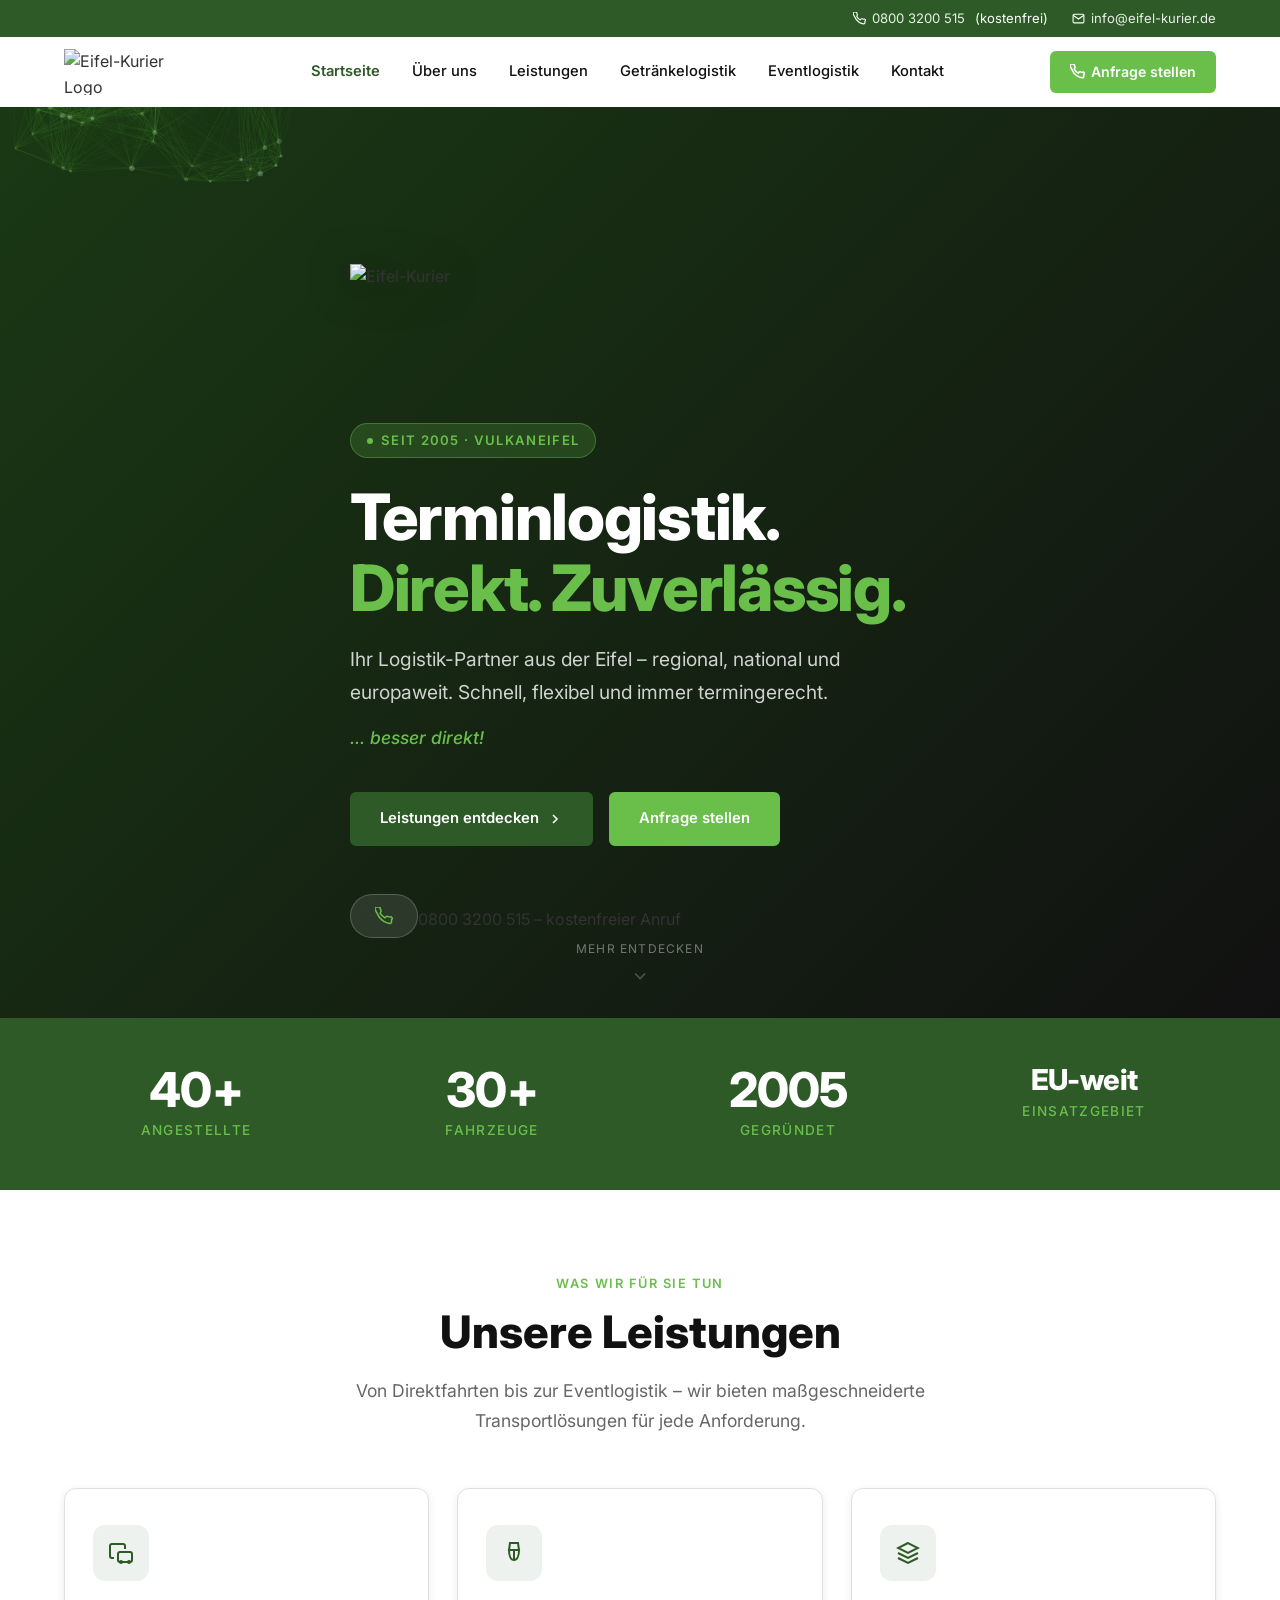
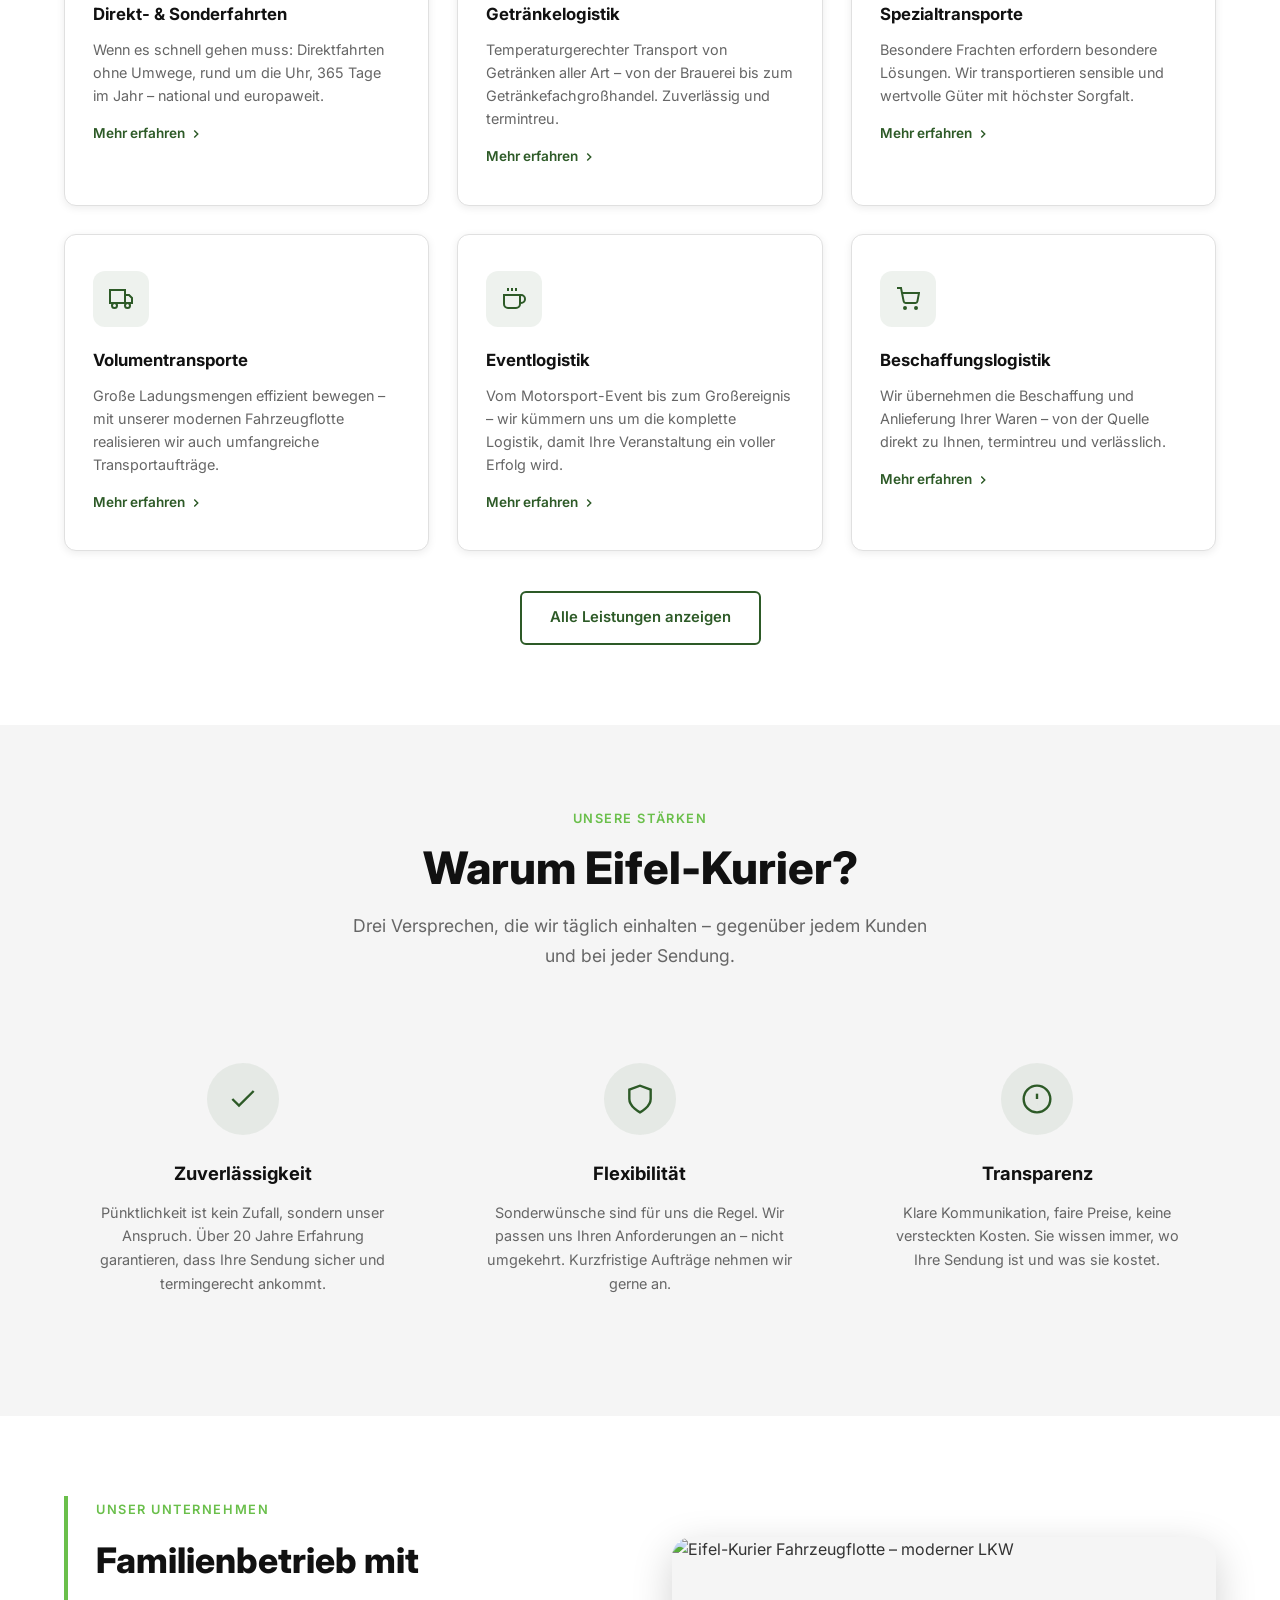
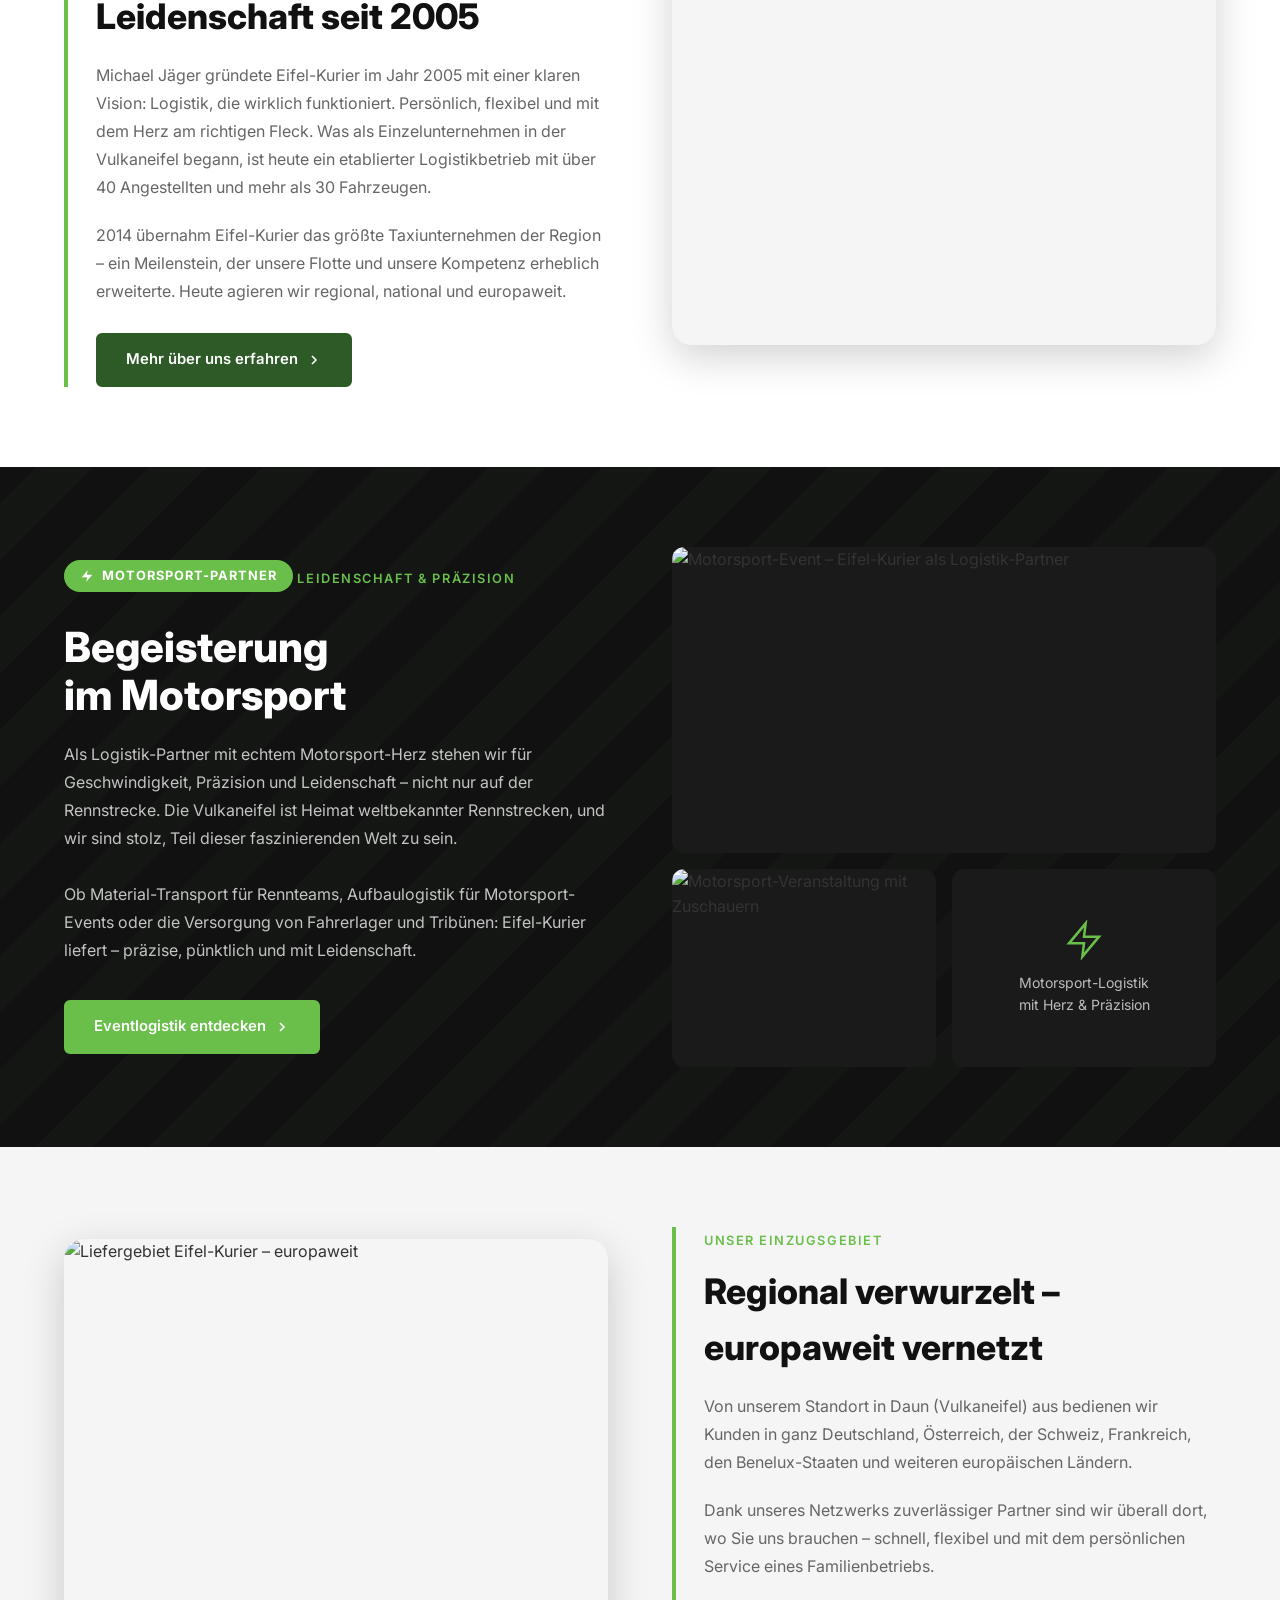
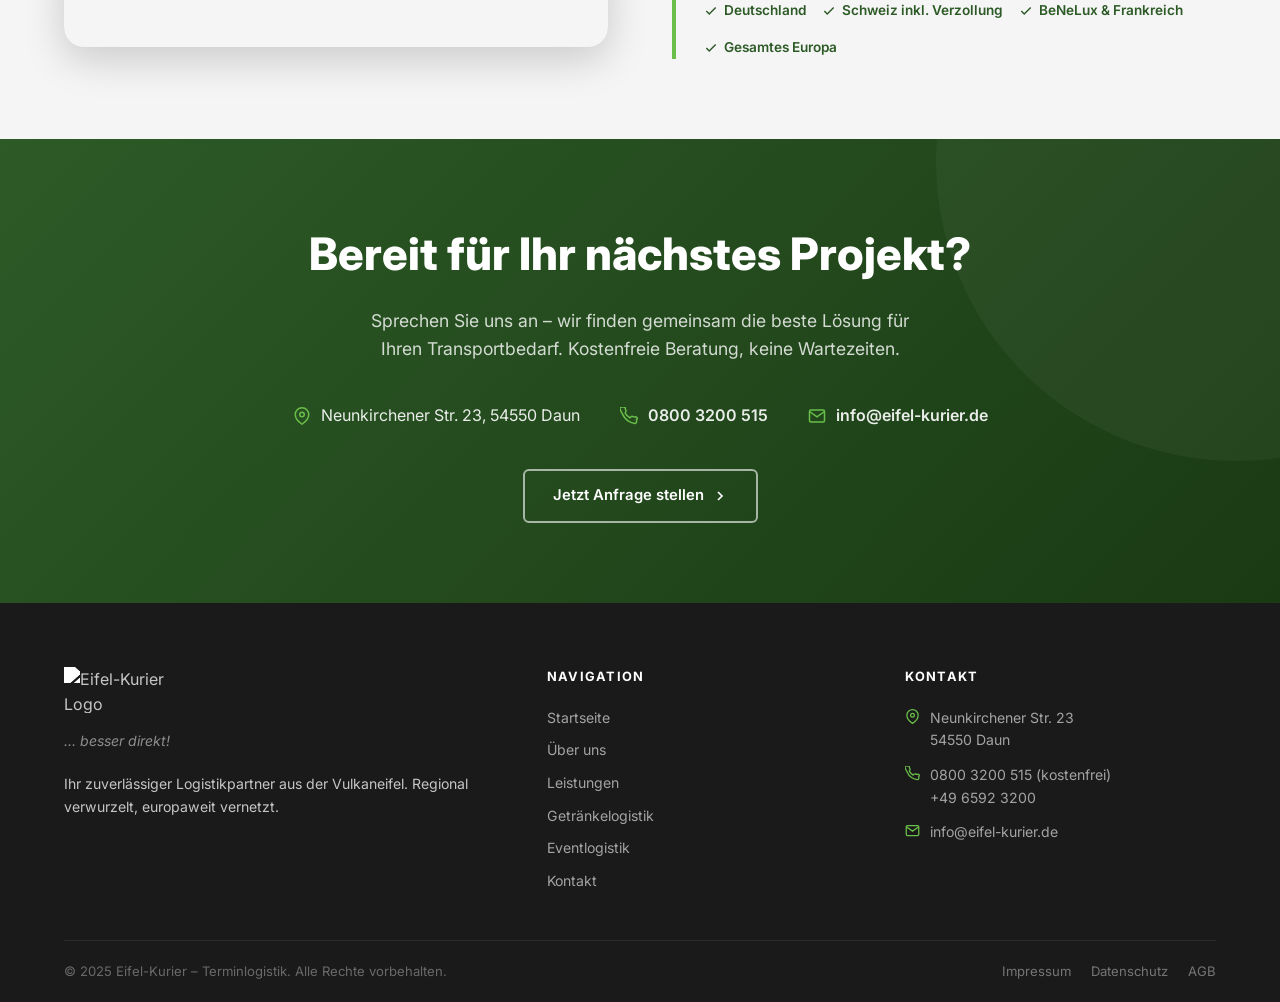
==== Website/index.html @ 707933cf "Add files via upload" ====
<!DOCTYPE html>
<html lang="de">
<head>
  <meta charset="UTF-8">
  <meta name="viewport" content="width=device-width, initial-scale=1.0">
  <title>Eifel-Kurier – Terminlogistik. Direkt. Zuverlässig.</title>
  <meta name="description" content="Eifel-Kurier – Ihr regionaler Logistikpartner aus Daun in der Vulkaneifel. Direktfahrten, Getränkelogistik, Eventlogistik und Spezialtransporte. ... besser direkt!">
  <link rel="preconnect" href="https://fonts.googleapis.com">
  <link rel="preconnect" href="https://fonts.gstatic.com" crossorigin>
  <link href="https://fonts.googleapis.com/css2?family=Inter:wght@400;500;600;700;800&display=swap" rel="stylesheet">
  <link rel="stylesheet" href="css/main.css">
  <link rel="stylesheet" href="css/nav.css">
  <link rel="stylesheet" href="css/hero.css">
  <link rel="stylesheet" href="css/components.css">
  <link rel="stylesheet" href="css/animations.css">
</head>
<body>

<!-- Top-Bar -->
<div class="topbar">
  <div class="container">
    <div class="topbar-item">
      <svg width="13" height="13" viewBox="0 0 24 24" fill="none" stroke="currentColor" stroke-width="2"><path d="M22 16.92v3a2 2 0 01-2.18 2 19.79 19.79 0 01-8.63-3.07A19.5 19.5 0 013.07 8.81 19.79 19.79 0 01.06 2.18 2 2 0 012.04 0h3a2 2 0 012 1.72c.12 1.01.42 2 .88 2.92a2 2 0 01-.45 2.11L6.91 8.25a16 16 0 006.29 6.29l1.5-1.5a2 2 0 012.11-.45c.92.46 1.91.76 2.92.88A2 2 0 0122 16.92z"/></svg>
      <a href="tel:08003200515">0800 3200 515</a>&nbsp;(kostenfrei)
    </div>
    <div class="topbar-item">
      <svg width="13" height="13" viewBox="0 0 24 24" fill="none" stroke="currentColor" stroke-width="2"><path d="M4 4h16c1.1 0 2 .9 2 2v12c0 1.1-.9 2-2 2H4c-1.1 0-2-.9-2-2V6c0-1.1.9-2 2-2z"/><polyline points="22,6 12,13 2,6"/></svg>
      <a href="mailto:info@eifel-kurier.de">info@eifel-kurier.de</a>
    </div>
  </div>
</div>

<!-- Header -->
<header class="site-header" style="top:37px">
  <div class="container header-inner">
    <a href="index.html" class="nav-logo" aria-label="Eifel-Kurier Startseite">
      <img src="../Bilder/Logo.png" alt="Eifel-Kurier Logo" width="140" height="46">
    </a>

    <nav class="nav-menu" aria-label="Hauptnavigation">
      <a href="index.html" class="active">Startseite</a>
      <a href="pages/ueber-uns.html">Über uns</a>
      <a href="pages/leistungen.html">Leistungen</a>
      <a href="pages/getraenkelogistik.html">Getränkelogistik</a>
      <a href="pages/eventlogistik.html">Eventlogistik</a>
      <a href="pages/kontakt.html">Kontakt</a>
    </nav>

    <a href="pages/kontakt.html" class="nav-cta">
      <svg width="15" height="15" viewBox="0 0 24 24" fill="none" stroke="currentColor" stroke-width="2.5"><path d="M22 16.92v3a2 2 0 01-2.18 2 19.79 19.79 0 01-8.63-3.07A19.5 19.5 0 013.07 8.81 19.79 19.79 0 01.06 2.18 2 2 0 012.04 0h3a2 2 0 012 1.72c.12 1.01.42 2 .88 2.92a2 2 0 01-.45 2.11L6.91 8.25a16 16 0 006.29 6.29l1.5-1.5a2 2 0 012.11-.45c.92.46 1.91.76 2.92.88A2 2 0 0122 16.92z"/></svg>
      Anfrage stellen
    </a>

    <button class="hamburger" id="hamburger" aria-label="Menü öffnen" aria-expanded="false">
      <span></span><span></span><span></span>
    </button>
  </div>
</header>

<!-- Mobile-Overlay -->
<div class="mobile-overlay" id="mobileOverlay"></div>

<!-- Mobile-Menü -->
<nav class="mobile-menu" id="mobileMenu" aria-label="Mobile Navigation">
  <button class="mobile-menu-close" aria-label="Menü schließen">
    <svg width="20" height="20" viewBox="0 0 24 24" fill="none" stroke="currentColor" stroke-width="2.5"><line x1="18" y1="6" x2="6" y2="18"/><line x1="6" y1="6" x2="18" y2="18"/></svg>
  </button>
  <a href="index.html" class="active">Startseite</a>
  <a href="pages/ueber-uns.html">Über uns</a>
  <a href="pages/leistungen.html">Leistungen</a>
  <a href="pages/getraenkelogistik.html">Getränkelogistik</a>
  <a href="pages/eventlogistik.html">Eventlogistik</a>
  <a href="pages/kontakt.html">Kontakt</a>
  <a href="pages/kontakt.html" class="nav-cta">Anfrage stellen</a>
</nav>

<!-- ═══════════════════════════════════════════════════════════
     HERO
     ═══════════════════════════════════════════════════════════ -->
<section class="hero" style="padding-top:107px">
  <canvas class="hero-canvas" id="heroCanvas" aria-hidden="true"></canvas>

  <div class="container">
    <div class="hero-content">
      <div class="hero-logo-wrap">
        <img src="../Bilder/Logo.png"
             alt="Eifel-Kurier"
             class="hero-logo"
             width="320" height="106"
             loading="eager">
      </div>

      <div class="hero-badge">
        <span>Seit 2005 · Vulkaneifel</span>
      </div>

      <h1>Terminlogistik.<br><span class="accent">Direkt. Zuverlässig.</span></h1>

      <p class="hero-sub">
        Ihr Logistik-Partner aus der Eifel – regional, national und europaweit.
        Schnell, flexibel und immer termingerecht.
      </p>

      <p class="hero-slogan">... besser direkt!</p>

      <div class="hero-btns">
        <a href="pages/leistungen.html" class="btn btn-primary">
          Leistungen entdecken
          <svg width="16" height="16" viewBox="0 0 24 24" fill="none" stroke="currentColor" stroke-width="2.5"><polyline points="9 18 15 12 9 6"/></svg>
        </a>
        <a href="pages/kontakt.html" class="btn btn-light">
          Anfrage stellen
        </a>
      </div>

      <a href="tel:08003200515" class="hero-phone">
        <svg width="18" height="18" viewBox="0 0 24 24" fill="none" stroke="currentColor" stroke-width="2"><path d="M22 16.92v3a2 2 0 01-2.18 2 19.79 19.79 0 01-8.63-3.07A19.5 19.5 0 013.07 8.81 19.79 19.79 0 01.06 2.18 2 2 0 012.04 0h3a2 2 0 012 1.72c.12 1.01.42 2 .88 2.92a2 2 0 01-.45 2.11L6.91 8.25a16 16 0 006.29 6.29l1.5-1.5a2 2 0 012.11-.45c.92.46 1.91.76 2.92.88A2 2 0 0122 16.92z"/></svg>
        <a href="tel:08003200515">0800 3200 515</a>&nbsp;– kostenfreier Anruf
      </a>
    </div>
  </div>

  <div class="hero-scroll-hint" aria-hidden="true">
    <span>Mehr entdecken</span>
    <svg width="20" height="20" viewBox="0 0 24 24" fill="none" stroke="currentColor" stroke-width="2"><polyline points="6 9 12 15 18 9"/></svg>
  </div>
</section>

<!-- ═══════════════════════════════════════════════════════════
     KENNZAHLEN-LEISTE
     ═══════════════════════════════════════════════════════════ -->
<section class="stats-bar" aria-label="Kennzahlen">
  <div class="container">
    <div class="stats-grid">
      <div class="stat-item stagger-item">
        <span class="stat-number" data-target="40" data-suffix="+">40+</span>
        <span class="stat-label">Angestellte</span>
      </div>
      <div class="stat-item stagger-item">
        <span class="stat-number" data-target="30" data-suffix="+">30+</span>
        <span class="stat-label">Fahrzeuge</span>
      </div>
      <div class="stat-item stagger-item">
        <span class="stat-number" data-target="2005" data-suffix="">2005</span>
        <span class="stat-label">Gegründet</span>
      </div>
      <div class="stat-item stagger-item">
        <span class="stat-number" style="font-size:1.8rem;">EU-weit</span>
        <span class="stat-label">Einsatzgebiet</span>
      </div>
    </div>
  </div>
</section>

<!-- ═══════════════════════════════════════════════════════════
     LEISTUNGS-ÜBERSICHT
     ═══════════════════════════════════════════════════════════ -->
<section class="section" id="leistungen">
  <div class="container">
    <div class="text-center reveal" style="margin-bottom:52px">
      <span class="section-label">Was wir für Sie tun</span>
      <h2 class="section-title">Unsere Leistungen</h2>
      <p class="section-subtitle">Von Direktfahrten bis zur Eventlogistik – wir bieten maßgeschneiderte Transportlösungen für jede Anforderung.</p>
    </div>

    <div class="cards-grid">

      <!-- Direkt- & Sonderfahrten -->
      <div class="service-card stagger-item">
        <div class="service-card-icon">
          <svg width="24" height="24" viewBox="0 0 24 24" fill="none" stroke="currentColor" stroke-width="2"><path d="M5 17H3a2 2 0 01-2-2V5a2 2 0 012-2h11a2 2 0 012 2v3"/><rect x="9" y="11" width="14" height="10" rx="2"/><circle cx="12" cy="21" r="1"/><circle cx="20" cy="21" r="1"/></svg>
        </div>
        <h3>Direkt- &amp; Sonderfahrten</h3>
        <p>Wenn es schnell gehen muss: Direktfahrten ohne Umwege, rund um die Uhr, 365 Tage im Jahr – national und europaweit.</p>
        <a href="pages/leistungen.html" class="service-card-link">
          Mehr erfahren
          <svg width="14" height="14" viewBox="0 0 24 24" fill="none" stroke="currentColor" stroke-width="2.5"><polyline points="9 18 15 12 9 6"/></svg>
        </a>
      </div>

      <!-- Getränkelogistik -->
      <div class="service-card stagger-item">
        <div class="service-card-icon">
          <svg width="24" height="24" viewBox="0 0 24 24" fill="none" stroke="currentColor" stroke-width="2"><path d="M8 2h8l1 7H7L8 2z"/><path d="M7 9c0 6 2 10 5 10s5-4 5-10"/><line x1="12" y1="9" x2="12" y2="19"/></svg>
        </div>
        <h3>Getränkelogistik</h3>
        <p>Temperaturgerechter Transport von Getränken aller Art – von der Brauerei bis zum Getränkefachgroßhandel. Zuverlässig und termintreu.</p>
        <a href="pages/getraenkelogistik.html" class="service-card-link">
          Mehr erfahren
          <svg width="14" height="14" viewBox="0 0 24 24" fill="none" stroke="currentColor" stroke-width="2.5"><polyline points="9 18 15 12 9 6"/></svg>
        </a>
      </div>

      <!-- Spezialtransporte -->
      <div class="service-card stagger-item">
        <div class="service-card-icon">
          <svg width="24" height="24" viewBox="0 0 24 24" fill="none" stroke="currentColor" stroke-width="2"><polygon points="12 2 2 7 12 12 22 7 12 2"/><polyline points="2 17 12 22 22 17"/><polyline points="2 12 12 17 22 12"/></svg>
        </div>
        <h3>Spezialtransporte</h3>
        <p>Besondere Frachten erfordern besondere Lösungen. Wir transportieren sensible und wertvolle Güter mit höchster Sorgfalt.</p>
        <a href="pages/leistungen.html" class="service-card-link">
          Mehr erfahren
          <svg width="14" height="14" viewBox="0 0 24 24" fill="none" stroke="currentColor" stroke-width="2.5"><polyline points="9 18 15 12 9 6"/></svg>
        </a>
      </div>

      <!-- Volumentransporte -->
      <div class="service-card stagger-item">
        <div class="service-card-icon">
          <svg width="24" height="24" viewBox="0 0 24 24" fill="none" stroke="currentColor" stroke-width="2"><rect x="1" y="3" width="15" height="13"/><path d="M16 8h4l3 3v5h-7V8z"/><circle cx="5.5" cy="18.5" r="2.5"/><circle cx="18.5" cy="18.5" r="2.5"/></svg>
        </div>
        <h3>Volumentransporte</h3>
        <p>Große Ladungsmengen effizient bewegen – mit unserer modernen Fahrzeugflotte realisieren wir auch umfangreiche Transportaufträge.</p>
        <a href="pages/leistungen.html" class="service-card-link">
          Mehr erfahren
          <svg width="14" height="14" viewBox="0 0 24 24" fill="none" stroke="currentColor" stroke-width="2.5"><polyline points="9 18 15 12 9 6"/></svg>
        </a>
      </div>

      <!-- Eventlogistik -->
      <div class="service-card stagger-item">
        <div class="service-card-icon">
          <svg width="24" height="24" viewBox="0 0 24 24" fill="none" stroke="currentColor" stroke-width="2"><path d="M18 8h1a4 4 0 010 8h-1"/><path d="M2 8h16v9a4 4 0 01-4 4H6a4 4 0 01-4-4V8z"/><line x1="6" y1="1" x2="6" y2="4"/><line x1="10" y1="1" x2="10" y2="4"/><line x1="14" y1="1" x2="14" y2="4"/></svg>
        </div>
        <h3>Eventlogistik</h3>
        <p>Vom Motorsport-Event bis zum Großereignis – wir kümmern uns um die komplette Logistik, damit Ihre Veranstaltung ein voller Erfolg wird.</p>
        <a href="pages/eventlogistik.html" class="service-card-link">
          Mehr erfahren
          <svg width="14" height="14" viewBox="0 0 24 24" fill="none" stroke="currentColor" stroke-width="2.5"><polyline points="9 18 15 12 9 6"/></svg>
        </a>
      </div>

      <!-- Beschaffungslogistik -->
      <div class="service-card stagger-item">
        <div class="service-card-icon">
          <svg width="24" height="24" viewBox="0 0 24 24" fill="none" stroke="currentColor" stroke-width="2"><circle cx="9" cy="21" r="1"/><circle cx="20" cy="21" r="1"/><path d="M1 1h4l2.68 13.39a2 2 0 002 1.61h9.72a2 2 0 002-1.61L23 6H6"/></svg>
        </div>
        <h3>Beschaffungslogistik</h3>
        <p>Wir übernehmen die Beschaffung und Anlieferung Ihrer Waren – von der Quelle direkt zu Ihnen, termintreu und verlässlich.</p>
        <a href="pages/leistungen.html" class="service-card-link">
          Mehr erfahren
          <svg width="14" height="14" viewBox="0 0 24 24" fill="none" stroke="currentColor" stroke-width="2.5"><polyline points="9 18 15 12 9 6"/></svg>
        </a>
      </div>

    </div>

    <div class="text-center reveal" style="margin-top:40px">
      <a href="pages/leistungen.html" class="btn btn-outline-dark">Alle Leistungen anzeigen</a>
    </div>
  </div>
</section>

<!-- ═══════════════════════════════════════════════════════════
     WARUM EIFEL-KURIER – 3 SÄULEN
     ═══════════════════════════════════════════════════════════ -->
<section class="section section--gray">
  <div class="container">
    <div class="text-center reveal" style="margin-bottom:52px">
      <span class="section-label">Unsere Stärken</span>
      <h2 class="section-title">Warum Eifel-Kurier?</h2>
      <p class="section-subtitle">Drei Versprechen, die wir täglich einhalten – gegenüber jedem Kunden und bei jeder Sendung.</p>
    </div>

    <div class="values-grid">
      <div class="value-item reveal">
        <div class="value-icon">
          <svg width="32" height="32" viewBox="0 0 24 24" fill="none" stroke="currentColor" stroke-width="1.8"><polyline points="20 6 9 17 4 12"/></svg>
        </div>
        <h3>Zuverlässigkeit</h3>
        <p>Pünktlichkeit ist kein Zufall, sondern unser Anspruch. Über 20 Jahre Erfahrung garantieren, dass Ihre Sendung sicher und termingerecht ankommt.</p>
      </div>

      <div class="value-item reveal">
        <div class="value-icon">
          <svg width="32" height="32" viewBox="0 0 24 24" fill="none" stroke="currentColor" stroke-width="1.8"><path d="M12 22s8-4 8-10V5l-8-3-8 3v7c0 6 8 10 8 10z"/></svg>
        </div>
        <h3>Flexibilität</h3>
        <p>Sonderwünsche sind für uns die Regel. Wir passen uns Ihren Anforderungen an – nicht umgekehrt. Kurzfristige Aufträge nehmen wir gerne an.</p>
      </div>

      <div class="value-item reveal">
        <div class="value-icon">
          <svg width="32" height="32" viewBox="0 0 24 24" fill="none" stroke="currentColor" stroke-width="1.8"><circle cx="12" cy="12" r="10"/><line x1="12" y1="8" x2="12" y2="12"/><line x1="12" y1="16" x2="12.01" y2="16"/></svg>
        </div>
        <h3>Transparenz</h3>
        <p>Klare Kommunikation, faire Preise, keine versteckten Kosten. Sie wissen immer, wo Ihre Sendung ist und was sie kostet.</p>
      </div>
    </div>
  </div>
</section>

<!-- ═══════════════════════════════════════════════════════════
     ÜBER-UNS TEASER
     ═══════════════════════════════════════════════════════════ -->
<section class="section">
  <div class="container">
    <div class="about-teaser">
      <div class="about-teaser-text reveal-left">
        <span class="section-label">Unser Unternehmen</span>
        <h2>Familienbetrieb mit Leidenschaft seit 2005</h2>
        <p>
          Michael Jäger gründete Eifel-Kurier im Jahr 2005 mit einer klaren Vision:
          Logistik, die wirklich funktioniert. Persönlich, flexibel und mit dem
          Herz am richtigen Fleck. Was als Einzelunternehmen in der Vulkaneifel
          begann, ist heute ein etablierter Logistikbetrieb mit über 40 Angestellten
          und mehr als 30 Fahrzeugen.
        </p>
        <p>
          2014 übernahm Eifel-Kurier das größte Taxiunternehmen der Region – ein
          Meilenstein, der unsere Flotte und unsere Kompetenz erheblich erweiterte.
          Heute agieren wir regional, national und europaweit.
        </p>
        <a href="pages/ueber-uns.html" class="btn btn-primary" style="margin-top:8px">
          Mehr über uns erfahren
          <svg width="16" height="16" viewBox="0 0 24 24" fill="none" stroke="currentColor" stroke-width="2.5"><polyline points="9 18 15 12 9 6"/></svg>
        </a>
      </div>

      <div class="about-teaser-image reveal-right">
        <img src="../Bilder/LKW%20seitlich%20gro%C3%9F.png"
             alt="Eifel-Kurier Fahrzeugflotte – moderner LKW"
             width="600" height="450"
             loading="lazy">
      </div>
    </div>
  </div>
</section>

<!-- ═══════════════════════════════════════════════════════════
     MOTORSPORT-SEKTION
     ═══════════════════════════════════════════════════════════ -->
<section class="motorsport-section">
  <div class="container">
    <div class="motorsport-inner">

      <div class="motorsport-text reveal-left">
        <div class="motorsport-badge">
          <svg width="14" height="14" viewBox="0 0 24 24" fill="currentColor"><path d="M13 2L3 14h9l-1 8 10-12h-9l1-8z"/></svg>
          Motorsport-Partner
        </div>
        <span class="section-label">Leidenschaft &amp; Präzision</span>
        <h2>Begeisterung<br>im Motorsport</h2>
        <p>
          Als Logistik-Partner mit echtem Motorsport-Herz stehen wir für Geschwindigkeit,
          Präzision und Leidenschaft – nicht nur auf der Rennstrecke. Die Vulkaneifel ist
          Heimat weltbekannter Rennstrecken, und wir sind stolz, Teil dieser faszinierenden
          Welt zu sein.
        </p>
        <p>
          Ob Material-Transport für Rennteams, Aufbaulogistik für Motorsport-Events oder
          die Versorgung von Fahrerlager und Tribünen: Eifel-Kurier liefert – präzise,
          pünktlich und mit Leidenschaft.
        </p>
        <a href="pages/eventlogistik.html" class="btn btn-light" style="margin-top:8px">
          Eventlogistik entdecken
          <svg width="16" height="16" viewBox="0 0 24 24" fill="none" stroke="currentColor" stroke-width="2.5"><polyline points="9 18 15 12 9 6"/></svg>
        </a>
      </div>

      <div class="motorsport-gallery reveal-right">
        <div class="motorsport-gallery-main">
          <img src="../Bilder/Bild%20Motorsport.jpg"
               alt="Motorsport-Event – Eifel-Kurier als Logistik-Partner"
               width="800" height="450"
               loading="lazy">
        </div>
        <div class="motorsport-gallery-item">
          <img src="../Bilder/Bild%202%20Motorsport%20mit%20Publikum.jpg"
               alt="Motorsport-Veranstaltung mit Zuschauern"
               width="400" height="300"
               loading="lazy">
        </div>
        <div class="motorsport-gallery-item" style="background:#1a1a1a; display:flex; align-items:center; justify-content:center; flex-direction:column; gap:12px; padding:24px; text-align:center;">
          <svg width="40" height="40" viewBox="0 0 24 24" fill="none" stroke="#6abf4b" stroke-width="1.5"><path d="M13 2L3 14h9l-1 8 10-12h-9l1-8z"/></svg>
          <p style="color:rgba(255,255,255,0.7); font-size:0.88rem; line-height:1.5;">Motorsport-Logistik<br>mit Herz &amp; Präzision</p>
        </div>
      </div>

    </div>
  </div>
</section>

<!-- ═══════════════════════════════════════════════════════════
     LANDKARTE / EINZUGSGEBIET
     ═══════════════════════════════════════════════════════════ -->
<section class="section section--gray">
  <div class="container">
    <div class="about-teaser">
      <div class="about-teaser-image reveal-left" style="aspect-ratio:auto; background:transparent;">
        <img src="../Bilder/Landkarte%20Lieferdarstellung.png"
             alt="Liefergebiet Eifel-Kurier – europaweit"
             width="560" height="420"
             loading="lazy"
             style="border-radius:var(--radius-lg); box-shadow:var(--shadow-lg);">
      </div>
      <div class="about-teaser-text reveal-right">
        <span class="section-label">Unser Einzugsgebiet</span>
        <h2>Regional verwurzelt –<br>europaweit vernetzt</h2>
        <p>
          Von unserem Standort in Daun (Vulkaneifel) aus bedienen wir Kunden in ganz
          Deutschland, Österreich, der Schweiz, Frankreich, den Benelux-Staaten
          und weiteren europäischen Ländern.
        </p>
        <p>
          Dank unseres Netzwerks zuverlässiger Partner sind wir überall dort, wo
          Sie uns brauchen – schnell, flexibel und mit dem persönlichen Service
          eines Familienbetriebs.
        </p>
        <div style="display:flex; gap:16px; flex-wrap:wrap; margin-top:20px;">
          <span style="display:inline-flex; align-items:center; gap:6px; font-size:0.85rem; font-weight:600; color:var(--color-dark-green);">
            <svg width="14" height="14" viewBox="0 0 24 24" fill="none" stroke="currentColor" stroke-width="2.5"><polyline points="20 6 9 17 4 12"/></svg>
            Deutschland
          </span>
          <span style="display:inline-flex; align-items:center; gap:6px; font-size:0.85rem; font-weight:600; color:var(--color-dark-green);">
            <svg width="14" height="14" viewBox="0 0 24 24" fill="none" stroke="currentColor" stroke-width="2.5"><polyline points="20 6 9 17 4 12"/></svg>
            Schweiz inkl. Verzollung
          </span>
          <span style="display:inline-flex; align-items:center; gap:6px; font-size:0.85rem; font-weight:600; color:var(--color-dark-green);">
            <svg width="14" height="14" viewBox="0 0 24 24" fill="none" stroke="currentColor" stroke-width="2.5"><polyline points="20 6 9 17 4 12"/></svg>
            BeNeLux &amp; Frankreich
          </span>
          <span style="display:inline-flex; align-items:center; gap:6px; font-size:0.85rem; font-weight:600; color:var(--color-dark-green);">
            <svg width="14" height="14" viewBox="0 0 24 24" fill="none" stroke="currentColor" stroke-width="2.5"><polyline points="20 6 9 17 4 12"/></svg>
            Gesamtes Europa
          </span>
        </div>
      </div>
    </div>
  </div>
</section>

<!-- ═══════════════════════════════════════════════════════════
     CTA-SEKTION
     ═══════════════════════════════════════════════════════════ -->
<section class="cta-section" aria-labelledby="cta-heading">
  <div class="container">
    <div class="reveal">
      <h2 id="cta-heading">Bereit für Ihr nächstes Projekt?</h2>
      <p>Sprechen Sie uns an – wir finden gemeinsam die beste Lösung für Ihren Transportbedarf. Kostenfreie Beratung, keine Wartezeiten.</p>
    </div>

    <div class="cta-contacts reveal">
      <div class="cta-contact-item">
        <svg width="18" height="18" viewBox="0 0 24 24" fill="none" stroke="currentColor" stroke-width="2"><path d="M21 10c0 7-9 13-9 13s-9-6-9-13a9 9 0 0118 0z"/><circle cx="12" cy="10" r="3"/></svg>
        <span>Neunkirchener Str. 23, 54550 Daun</span>
      </div>
      <div class="cta-contact-item">
        <svg width="18" height="18" viewBox="0 0 24 24" fill="none" stroke="currentColor" stroke-width="2"><path d="M22 16.92v3a2 2 0 01-2.18 2 19.79 19.79 0 01-8.63-3.07A19.5 19.5 0 013.07 8.81 19.79 19.79 0 01.06 2.18 2 2 0 012.04 0h3a2 2 0 012 1.72c.12 1.01.42 2 .88 2.92a2 2 0 01-.45 2.11L6.91 8.25a16 16 0 006.29 6.29l1.5-1.5a2 2 0 012.11-.45c.92.46 1.91.76 2.92.88A2 2 0 0122 16.92z"/></svg>
        <a href="tel:08003200515">0800 3200 515</a>
      </div>
      <div class="cta-contact-item">
        <svg width="18" height="18" viewBox="0 0 24 24" fill="none" stroke="currentColor" stroke-width="2"><path d="M4 4h16c1.1 0 2 .9 2 2v12c0 1.1-.9 2-2 2H4c-1.1 0-2-.9-2-2V6c0-1.1.9-2 2-2z"/><polyline points="22,6 12,13 2,6"/></svg>
        <a href="mailto:info@eifel-kurier.de">info@eifel-kurier.de</a>
      </div>
    </div>

    <div class="reveal">
      <a href="pages/kontakt.html" class="btn btn-outline">
        Jetzt Anfrage stellen
        <svg width="16" height="16" viewBox="0 0 24 24" fill="none" stroke="currentColor" stroke-width="2.5"><polyline points="9 18 15 12 9 6"/></svg>
      </a>
    </div>
  </div>
</section>

<!-- ═══════════════════════════════════════════════════════════
     FOOTER
     ═══════════════════════════════════════════════════════════ -->
<footer class="site-footer" aria-label="Footer">
  <div class="container">
    <div class="footer-grid">

      <div class="footer-brand">
        <img src="../Bilder/Logo.png" alt="Eifel-Kurier Logo" width="140" height="46" loading="lazy">
        <p class="footer-slogan">... besser direkt!</p>
        <p>Ihr zuverlässiger Logistikpartner aus der Vulkaneifel. Regional verwurzelt, europaweit vernetzt.</p>
      </div>

      <div class="footer-col">
        <h4>Navigation</h4>
        <nav class="footer-links" aria-label="Footer-Navigation">
          <a href="index.html">Startseite</a>
          <a href="pages/ueber-uns.html">Über uns</a>
          <a href="pages/leistungen.html">Leistungen</a>
          <a href="pages/getraenkelogistik.html">Getränkelogistik</a>
          <a href="pages/eventlogistik.html">Eventlogistik</a>
          <a href="pages/kontakt.html">Kontakt</a>
        </nav>
      </div>

      <div class="footer-col">
        <h4>Kontakt</h4>
        <div class="footer-contact-item">
          <svg width="15" height="15" viewBox="0 0 24 24" fill="none" stroke="currentColor" stroke-width="2"><path d="M21 10c0 7-9 13-9 13s-9-6-9-13a9 9 0 0118 0z"/><circle cx="12" cy="10" r="3"/></svg>
          <span>Neunkirchener Str. 23<br>54550 Daun</span>
        </div>
        <div class="footer-contact-item">
          <svg width="15" height="15" viewBox="0 0 24 24" fill="none" stroke="currentColor" stroke-width="2"><path d="M22 16.92v3a2 2 0 01-2.18 2 19.79 19.79 0 01-8.63-3.07A19.5 19.5 0 013.07 8.81 19.79 19.79 0 01.06 2.18 2 2 0 012.04 0h3a2 2 0 012 1.72c.12 1.01.42 2 .88 2.92a2 2 0 01-.45 2.11L6.91 8.25a16 16 0 006.29 6.29l1.5-1.5a2 2 0 012.11-.45c.92.46 1.91.76 2.92.88A2 2 0 0122 16.92z"/></svg>
          <div>
            <a href="tel:08003200515">0800 3200 515</a> (kostenfrei)<br>
            <a href="tel:+4965923200">+49 6592 3200</a>
          </div>
        </div>
        <div class="footer-contact-item">
          <svg width="15" height="15" viewBox="0 0 24 24" fill="none" stroke="currentColor" stroke-width="2"><path d="M4 4h16c1.1 0 2 .9 2 2v12c0 1.1-.9 2-2 2H4c-1.1 0-2-.9-2-2V6c0-1.1.9-2 2-2z"/><polyline points="22,6 12,13 2,6"/></svg>
          <a href="mailto:info@eifel-kurier.de">info@eifel-kurier.de</a>
        </div>
      </div>

    </div>

    <div class="footer-bottom">
      <span>&copy; 2025 Eifel-Kurier – Terminlogistik. Alle Rechte vorbehalten.</span>
      <div class="footer-bottom-links">
        <a href="#">Impressum</a>
        <a href="#">Datenschutz</a>
        <a href="#">AGB</a>
      </div>
    </div>
  </div>
</footer>

<script src="js/nav.js"></script>
<script src="js/animations.js"></script>
<script src="js/hero.js"></script>
</body>
</html>
---- Website/css/main.css ----
/* ============================================================
   EIFEL-KURIER – main.css
   Reset, Custom Properties, Basis-Styles
   ============================================================ */

/* --- Custom Properties ------------------------------------ */
:root {
  --color-white:       #ffffff;
  --color-black:       #111111;
  --color-dark-green:  #2d5a27;
  --color-light-green: #6abf4b;
  --color-gray-dark:   #333333;
  --color-gray-mid:    #666666;
  --color-gray-light:  #f5f5f5;
  --color-border:      #e0e0e0;

  --gradient-hero: linear-gradient(135deg, #1a3a14 0%, #111111 100%);
  --gradient-section: linear-gradient(135deg, #2d5a27 0%, #1a3a14 100%);

  --font-main: 'Inter', system-ui, -apple-system, sans-serif;

  --radius-sm:  6px;
  --radius-md:  12px;
  --radius-lg:  20px;

  --shadow-sm:  0 2px 8px rgba(0,0,0,.08);
  --shadow-md:  0 6px 24px rgba(0,0,0,.12);
  --shadow-lg:  0 12px 40px rgba(0,0,0,.18);

  --transition: 0.28s ease;

  --max-width: 1200px;
  --section-pad: 80px 0;
}

/* --- Reset ------------------------------------------------ */
*, *::before, *::after {
  box-sizing: border-box;
  margin: 0;
  padding: 0;
}

html {
  scroll-behavior: smooth;
  font-size: 16px;
}

body {
  font-family: var(--font-main);
  color: var(--color-gray-dark);
  background: var(--color-white);
  line-height: 1.6;
  -webkit-font-smoothing: antialiased;
}

img {
  display: block;
  max-width: 100%;
  height: auto;
}

a {
  color: inherit;
  text-decoration: none;
}

ul, ol {
  list-style: none;
}

button {
  font-family: inherit;
  cursor: pointer;
  border: none;
  background: none;
}

input, textarea, select {
  font-family: inherit;
}

/* --- Utility --------------------------------------------- */
.container {
  max-width: var(--max-width);
  margin: 0 auto;
  padding: 0 24px;
}

.section {
  padding: var(--section-pad);
}

.section--gray {
  background: var(--color-gray-light);
}

.section--dark {
  background: var(--color-dark-green);
  color: var(--color-white);
}

.section--black {
  background: #1a1a1a;
  color: var(--color-white);
}

.section-label {
  display: inline-block;
  font-size: 0.8rem;
  font-weight: 600;
  letter-spacing: 0.12em;
  text-transform: uppercase;
  color: var(--color-light-green);
  margin-bottom: 12px;
}

.section-title {
  font-size: clamp(1.8rem, 4vw, 2.8rem);
  font-weight: 800;
  color: var(--color-black);
  line-height: 1.2;
  margin-bottom: 16px;
}

.section-title--white {
  color: var(--color-white);
}

.section-subtitle {
  font-size: 1.1rem;
  color: var(--color-gray-mid);
  max-width: 600px;
  line-height: 1.7;
}

.section-subtitle--white {
  color: rgba(255,255,255,0.8);
}

.text-center { text-align: center; }
.text-center .section-subtitle { margin-left: auto; margin-right: auto; }

/* --- Responsive prefers-reduced-motion ------------------- */
@media (prefers-reduced-motion: reduce) {
  *, *::before, *::after {
    animation-duration: 0.01ms !important;
    animation-iteration-count: 1 !important;
    transition-duration: 0.01ms !important;
  }
  html { scroll-behavior: auto; }
}

/* --- Responsive base ------------------------------------- */
@media (max-width: 768px) {
  :root { --section-pad: 56px 0; }
  .container { padding: 0 16px; }
}
---- Website/css/nav.css ----
/* ============================================================
   EIFEL-KURIER – nav.css
   Navigation, Header, Hamburger-Menü
   ============================================================ */

/* --- Top-Bar (optional) ----------------------------------- */
.topbar {
  background: var(--color-dark-green);
  color: var(--color-white);
  font-size: 0.82rem;
  padding: 8px 0;
}

.topbar .container {
  display: flex;
  gap: 24px;
  align-items: center;
  justify-content: flex-end;
}

.topbar-item {
  display: flex;
  align-items: center;
  gap: 6px;
}

.topbar-item a {
  color: rgba(255,255,255,0.9);
  transition: color var(--transition);
}

.topbar-item a:hover {
  color: var(--color-light-green);
}

/* --- Header ----------------------------------------------- */
.site-header {
  position: fixed;
  top: 0;
  left: 0;
  right: 0;
  z-index: 1000;
  background: var(--color-white);
  transition: box-shadow var(--transition), padding var(--transition);
}

.site-header.scrolled {
  box-shadow: 0 2px 20px rgba(0,0,0,0.12);
}

.has-topbar .site-header {
  top: 37px;
}

.header-inner {
  display: flex;
  align-items: center;
  justify-content: space-between;
  height: 70px;
  gap: 16px;
}

/* --- Logo ------------------------------------------------- */
.nav-logo {
  flex-shrink: 0;
  display: flex;
  align-items: center;
  text-decoration: none;
}

.nav-logo img {
  height: 46px;
  width: auto;
}

.nav-logo-text {
  font-size: 1.4rem;
  font-weight: 800;
  color: var(--color-dark-green);
  letter-spacing: -0.02em;
}

/* --- Desktop Navigation ----------------------------------- */
.nav-menu {
  display: flex;
  align-items: center;
  gap: 4px;
}

.nav-menu a {
  display: block;
  padding: 8px 14px;
  font-size: 0.92rem;
  font-weight: 500;
  color: var(--color-black);
  border-radius: var(--radius-sm);
  transition: color var(--transition), background var(--transition);
  white-space: nowrap;
}

.nav-menu a:hover {
  color: var(--color-light-green);
  background: rgba(106,191,75,0.08);
}

.nav-menu a.active {
  color: var(--color-dark-green);
  font-weight: 600;
}

/* --- CTA Button in Nav ------------------------------------ */
.nav-cta {
  flex-shrink: 0;
  display: inline-flex;
  align-items: center;
  gap: 6px;
  padding: 10px 20px;
  background: var(--color-light-green);
  color: var(--color-white) !important;
  font-size: 0.88rem;
  font-weight: 600;
  border-radius: var(--radius-sm);
  transition: background var(--transition), transform var(--transition);
  white-space: nowrap;
}

.nav-cta:hover {
  background: var(--color-dark-green) !important;
  transform: translateY(-1px);
}

/* --- Hamburger -------------------------------------------- */
.hamburger {
  display: none;
  flex-direction: column;
  justify-content: space-between;
  width: 28px;
  height: 20px;
  padding: 0;
  cursor: pointer;
  background: none;
  border: none;
  z-index: 1100;
}

.hamburger span {
  display: block;
  height: 2px;
  background: var(--color-black);
  border-radius: 2px;
  transition: transform 0.3s ease, opacity 0.3s ease;
}

.hamburger.open span:nth-child(1) {
  transform: translateY(9px) rotate(45deg);
}
.hamburger.open span:nth-child(2) {
  opacity: 0;
}
.hamburger.open span:nth-child(3) {
  transform: translateY(-9px) rotate(-45deg);
}

/* --- Mobile Menu ------------------------------------------ */
.mobile-menu {
  display: none;
  position: fixed;
  top: 0;
  right: 0;
  bottom: 0;
  width: min(340px, 100vw);
  background: var(--color-white);
  box-shadow: -4px 0 40px rgba(0,0,0,0.15);
  z-index: 1050;
  flex-direction: column;
  padding: 80px 32px 40px;
  gap: 4px;
  transform: translateX(100%);
  transition: transform 0.35s cubic-bezier(0.4,0,0.2,1);
  overflow-y: auto;
}

.mobile-menu.open {
  transform: translateX(0);
}

.mobile-menu a {
  display: block;
  padding: 14px 0;
  font-size: 1.05rem;
  font-weight: 500;
  color: var(--color-black);
  border-bottom: 1px solid var(--color-border);
  transition: color var(--transition), padding-left var(--transition);
}

.mobile-menu a:hover {
  color: var(--color-dark-green);
  padding-left: 8px;
}

.mobile-menu a.active {
  color: var(--color-dark-green);
  font-weight: 600;
}

.mobile-menu .nav-cta {
  display: inline-flex;
  margin-top: 24px;
  border-bottom: none;
  padding: 12px 24px;
}

.mobile-overlay {
  display: none;
  position: fixed;
  inset: 0;
  background: rgba(0,0,0,0.5);
  z-index: 1040;
  opacity: 0;
  transition: opacity 0.35s ease;
}

.mobile-overlay.open {
  opacity: 1;
}

.mobile-menu-close {
  position: absolute;
  top: 24px;
  right: 24px;
  font-size: 1.2rem;
  color: var(--color-gray-mid);
  cursor: pointer;
  padding: 8px;
  border-radius: 50%;
  transition: background var(--transition);
}

.mobile-menu-close:hover {
  background: var(--color-gray-light);
}

/* --- Responsive ------------------------------------------- */
@media (max-width: 900px) {
  .nav-menu { display: none; }
  .nav-cta { display: none; }
  .hamburger { display: flex; }
  .mobile-menu { display: flex; }
  .mobile-overlay { display: block; }
}

@media (max-width: 480px) {
  .header-inner { height: 60px; }
  .nav-logo img { height: 38px; }
}
---- Website/css/hero.css ----
/* ============================================================
   EIFEL-KURIER – hero.css
   Hero-Sektionen, Page-Header
   ============================================================ */

/* --- Startseite Hero -------------------------------------- */
.hero {
  position: relative;
  min-height: 100vh;
  display: flex;
  align-items: center;
  overflow: hidden;
  background: var(--gradient-hero);
}

.hero-canvas {
  position: absolute;
  inset: 0;
  z-index: 0;
}

.hero-content {
  position: relative;
  z-index: 2;
  max-width: 800px;
  padding: 120px 0 80px;
}

.hero-logo-wrap {
  margin-bottom: 40px;
}

.hero-logo {
  max-height: 120px;
  max-width: 360px;
  width: auto;
  filter: drop-shadow(0 4px 24px rgba(0,0,0,0.4));
}

.hero-badge {
  display: inline-flex;
  align-items: center;
  gap: 8px;
  background: rgba(106,191,75,0.2);
  border: 1px solid rgba(106,191,75,0.4);
  color: var(--color-light-green);
  font-size: 0.82rem;
  font-weight: 600;
  letter-spacing: 0.1em;
  text-transform: uppercase;
  padding: 6px 16px;
  border-radius: 100px;
  margin-bottom: 24px;
}

.hero-badge::before {
  content: '';
  width: 6px;
  height: 6px;
  border-radius: 50%;
  background: var(--color-light-green);
  animation: pulse-dot 2s infinite;
}

.hero h1 {
  font-size: clamp(2.2rem, 6vw, 4rem);
  font-weight: 800;
  color: var(--color-white);
  line-height: 1.1;
  margin-bottom: 20px;
  letter-spacing: -0.02em;
}

.hero h1 .accent {
  color: var(--color-light-green);
}

.hero-sub {
  font-size: clamp(1rem, 2vw, 1.2rem);
  color: rgba(255,255,255,0.8);
  margin-bottom: 16px;
  max-width: 580px;
  line-height: 1.7;
}

.hero-slogan {
  font-size: 1.1rem;
  font-style: italic;
  color: var(--color-light-green);
  margin-bottom: 40px;
  font-weight: 500;
}

.hero-btns {
  display: flex;
  gap: 16px;
  flex-wrap: wrap;
  margin-bottom: 48px;
}

.hero-phone {
  display: inline-flex;
  align-items: center;
  gap: 10px;
  color: rgba(255,255,255,0.9);
  font-size: 1.05rem;
  font-weight: 600;
  background: rgba(255,255,255,0.1);
  border: 1px solid rgba(255,255,255,0.2);
  padding: 12px 24px;
  border-radius: 100px;
  backdrop-filter: blur(8px);
  transition: background var(--transition), border-color var(--transition);
}

.hero-phone:hover {
  background: rgba(255,255,255,0.18);
  border-color: rgba(255,255,255,0.4);
}

.hero-phone svg {
  color: var(--color-light-green);
  flex-shrink: 0;
}

.hero-phone a {
  color: inherit;
  font-size: 1.1rem;
  font-weight: 700;
  letter-spacing: 0.02em;
}

.hero-scroll-hint {
  position: absolute;
  bottom: 32px;
  left: 50%;
  transform: translateX(-50%);
  display: flex;
  flex-direction: column;
  align-items: center;
  gap: 8px;
  color: rgba(255,255,255,0.4);
  font-size: 0.75rem;
  letter-spacing: 0.1em;
  text-transform: uppercase;
  animation: bounce-down 2s infinite;
  z-index: 2;
}

.hero-scroll-hint svg {
  opacity: 0.6;
}

/* --- Page Header (Unterseiten) ---------------------------- */
.page-header {
  background: var(--gradient-section);
  padding: 120px 0 64px;
  position: relative;
  overflow: hidden;
}

.page-header::before {
  content: '';
  position: absolute;
  inset: 0;
  background: url("data:image/svg+xml,%3Csvg width='60' height='60' viewBox='0 0 60 60' xmlns='http://www.w3.org/2000/svg'%3E%3Cg fill='none' fill-rule='evenodd'%3E%3Cg fill='%23ffffff' fill-opacity='0.03'%3E%3Cpath d='M36 34v-4h-2v4h-4v2h4v4h2v-4h4v-2h-4zm0-30V0h-2v4h-4v2h4v4h2V6h4V4h-4zM6 34v-4H4v4H0v2h4v4h2v-4h4v-2H6zM6 4V0H4v4H0v2h4v4h2V6h4V4H6z'/%3E%3C/g%3E%3C/g%3E%3C/svg%3E");
}

.page-header .container {
  position: relative;
  z-index: 1;
}

.page-header-breadcrumb {
  display: flex;
  align-items: center;
  gap: 8px;
  font-size: 0.82rem;
  color: rgba(255,255,255,0.6);
  margin-bottom: 16px;
}

.page-header-breadcrumb a {
  color: rgba(255,255,255,0.7);
  transition: color var(--transition);
}

.page-header-breadcrumb a:hover {
  color: var(--color-light-green);
}

.page-header-breadcrumb span {
  color: rgba(255,255,255,0.4);
}

.page-header h1 {
  font-size: clamp(2rem, 5vw, 3.2rem);
  font-weight: 800;
  color: var(--color-white);
  line-height: 1.15;
  letter-spacing: -0.02em;
  margin-bottom: 16px;
}

.page-header p {
  font-size: 1.1rem;
  color: rgba(255,255,255,0.8);
  max-width: 560px;
}

/* --- Animationen ------------------------------------------ */
@keyframes pulse-dot {
  0%, 100% { transform: scale(1); opacity: 1; }
  50%       { transform: scale(1.5); opacity: 0.5; }
}

@keyframes bounce-down {
  0%, 100% { transform: translateX(-50%) translateY(0); }
  50%       { transform: translateX(-50%) translateY(8px); }
}

@keyframes hero-gradient-shift {
  0%   { background-position: 0% 50%; }
  50%  { background-position: 100% 50%; }
  100% { background-position: 0% 50%; }
}

/* --- Responsive ------------------------------------------- */
@media (max-width: 768px) {
  .hero { min-height: 100svh; }
  .hero-content { padding: 100px 0 64px; }
  .hero-logo { max-height: 80px; max-width: 240px; }
  .hero-btns { flex-direction: column; }
  .hero-btns .btn { width: 100%; justify-content: center; }
  .page-header { padding: 100px 0 48px; }
}

@media (max-width: 480px) {
  .hero h1 { font-size: 1.9rem; }
  .hero-phone { font-size: 0.95rem; }
}
---- Website/css/components.css ----
/* ============================================================
   EIFEL-KURIER – components.css
   Buttons, Cards, Badges, Forms, Kennzahlen, Footer
   ============================================================ */

/* ─── Buttons ─────────────────────────────────────────────── */
.btn {
  display: inline-flex;
  align-items: center;
  gap: 8px;
  padding: 13px 28px;
  font-size: 0.93rem;
  font-weight: 600;
  border-radius: var(--radius-sm);
  transition: background var(--transition), transform var(--transition),
              box-shadow var(--transition), color var(--transition);
  cursor: pointer;
  text-decoration: none;
  white-space: nowrap;
  border: 2px solid transparent;
}

.btn:hover {
  transform: translateY(-2px);
}

.btn-primary {
  background: var(--color-dark-green);
  color: var(--color-white);
  border-color: var(--color-dark-green);
}
.btn-primary:hover {
  background: #1f4019;
  border-color: #1f4019;
  box-shadow: 0 6px 20px rgba(45,90,39,0.4);
}

.btn-light {
  background: var(--color-light-green);
  color: var(--color-white);
  border-color: var(--color-light-green);
}
.btn-light:hover {
  background: #58ab3a;
  border-color: #58ab3a;
  box-shadow: 0 6px 20px rgba(106,191,75,0.4);
}

.btn-outline {
  background: transparent;
  color: var(--color-white);
  border-color: rgba(255,255,255,0.6);
}
.btn-outline:hover {
  background: rgba(255,255,255,0.1);
  border-color: var(--color-white);
}

.btn-outline-dark {
  background: transparent;
  color: var(--color-dark-green);
  border-color: var(--color-dark-green);
}
.btn-outline-dark:hover {
  background: var(--color-dark-green);
  color: var(--color-white);
}

/* ─── Kennzahlen-Leiste ────────────────────────────────────── */
.stats-bar {
  background: var(--color-dark-green);
  padding: 48px 0;
}

.stats-grid {
  display: grid;
  grid-template-columns: repeat(4, 1fr);
  gap: 32px;
  text-align: center;
}

.stat-item {
  display: flex;
  flex-direction: column;
  align-items: center;
  gap: 6px;
}

.stat-number {
  font-size: clamp(2.2rem, 4vw, 3rem);
  font-weight: 800;
  color: var(--color-white);
  line-height: 1;
  letter-spacing: -0.02em;
}

.stat-label {
  font-size: 0.85rem;
  font-weight: 500;
  color: var(--color-light-green);
  text-transform: uppercase;
  letter-spacing: 0.1em;
}

/* ─── Leistungs-Karten ─────────────────────────────────────── */
.cards-grid {
  display: grid;
  grid-template-columns: repeat(3, 1fr);
  gap: 28px;
}

.service-card {
  background: var(--color-white);
  border: 1px solid var(--color-border);
  border-radius: var(--radius-md);
  padding: 36px 28px;
  box-shadow: var(--shadow-sm);
  transition: transform var(--transition), box-shadow var(--transition),
              border-color var(--transition);
  position: relative;
  overflow: hidden;
}

.service-card::before {
  content: '';
  position: absolute;
  top: 0;
  left: 0;
  right: 0;
  height: 3px;
  background: transparent;
  transition: background var(--transition);
}

.service-card:hover {
  transform: translateY(-6px);
  box-shadow: var(--shadow-lg);
  border-color: transparent;
}

.service-card:hover::before {
  background: var(--color-light-green);
}

.service-card-icon {
  width: 56px;
  height: 56px;
  background: rgba(45,90,39,0.08);
  border-radius: var(--radius-md);
  display: flex;
  align-items: center;
  justify-content: center;
  margin-bottom: 20px;
  color: var(--color-dark-green);
  transition: background var(--transition), color var(--transition);
}

.service-card:hover .service-card-icon {
  background: var(--color-light-green);
  color: var(--color-white);
}

.service-card h3 {
  font-size: 1.05rem;
  font-weight: 700;
  color: var(--color-black);
  margin-bottom: 10px;
}

.service-card p {
  font-size: 0.9rem;
  color: var(--color-gray-mid);
  line-height: 1.6;
}

.service-card-link {
  display: inline-flex;
  align-items: center;
  gap: 4px;
  margin-top: 16px;
  font-size: 0.85rem;
  font-weight: 600;
  color: var(--color-dark-green);
  transition: gap var(--transition), color var(--transition);
}

.service-card-link:hover {
  color: var(--color-light-green);
  gap: 8px;
}

/* ─── Werte-Säulen ─────────────────────────────────────────── */
.values-grid {
  display: grid;
  grid-template-columns: repeat(3, 1fr);
  gap: 40px;
}

.value-item {
  text-align: center;
  padding: 40px 24px;
}

.value-icon {
  width: 72px;
  height: 72px;
  border-radius: 50%;
  background: rgba(45,90,39,0.08);
  display: flex;
  align-items: center;
  justify-content: center;
  margin: 0 auto 24px;
  color: var(--color-dark-green);
  transition: background var(--transition), transform var(--transition);
}

.value-item:hover .value-icon {
  background: var(--color-light-green);
  color: var(--color-white);
  transform: scale(1.08);
}

.value-item h3 {
  font-size: 1.15rem;
  font-weight: 700;
  color: var(--color-black);
  margin-bottom: 12px;
}

.value-item p {
  font-size: 0.9rem;
  color: var(--color-gray-mid);
  line-height: 1.65;
}

/* ─── Über-uns-Teaser ──────────────────────────────────────── */
.about-teaser {
  display: grid;
  grid-template-columns: 1fr 1fr;
  gap: 64px;
  align-items: center;
}

.about-teaser-text {
  border-left: 4px solid var(--color-light-green);
  padding-left: 28px;
}

.about-teaser-text h2 {
  font-size: clamp(1.6rem, 3vw, 2.2rem);
  font-weight: 800;
  color: var(--color-black);
  margin-bottom: 16px;
}

.about-teaser-text p {
  color: var(--color-gray-mid);
  line-height: 1.75;
  margin-bottom: 20px;
}

.about-teaser-image {
  border-radius: var(--radius-lg);
  overflow: hidden;
  box-shadow: var(--shadow-lg);
  aspect-ratio: 4/3;
  background: var(--color-gray-light);
  display: flex;
  align-items: center;
  justify-content: center;
}

.about-teaser-image img {
  width: 100%;
  height: 100%;
  object-fit: cover;
}

/* ─── Motorsport-Sektion ───────────────────────────────────── */
.motorsport-section {
  background: var(--color-black);
  position: relative;
  overflow: hidden;
  padding: 80px 0;
}

.motorsport-section::before {
  content: '';
  position: absolute;
  inset: 0;
  background: repeating-linear-gradient(
    -45deg,
    transparent,
    transparent 40px,
    rgba(106,191,75,0.03) 40px,
    rgba(106,191,75,0.03) 80px
  );
}

.motorsport-inner {
  position: relative;
  z-index: 1;
  display: grid;
  grid-template-columns: 1fr 1fr;
  gap: 64px;
  align-items: center;
}

.motorsport-text .section-label { margin-bottom: 16px; }

.motorsport-text h2 {
  font-size: clamp(1.8rem, 3.5vw, 2.6rem);
  font-weight: 800;
  color: var(--color-white);
  line-height: 1.15;
  margin-bottom: 20px;
}

.motorsport-text p {
  color: rgba(255,255,255,0.75);
  line-height: 1.75;
  margin-bottom: 28px;
}

.motorsport-badge {
  display: inline-flex;
  align-items: center;
  gap: 8px;
  background: var(--color-light-green);
  color: var(--color-white);
  font-size: 0.8rem;
  font-weight: 700;
  letter-spacing: 0.08em;
  text-transform: uppercase;
  padding: 6px 16px;
  border-radius: 100px;
  margin-bottom: 32px;
}

.motorsport-gallery {
  display: grid;
  grid-template-columns: 1fr 1fr;
  gap: 16px;
}

.motorsport-gallery-main {
  grid-column: 1 / -1;
  border-radius: var(--radius-md);
  overflow: hidden;
  aspect-ratio: 16/9;
  background: #1a1a1a;
}

.motorsport-gallery-main img,
.motorsport-gallery-item img {
  width: 100%;
  height: 100%;
  object-fit: cover;
  transition: transform 0.5s ease;
}

.motorsport-gallery-main:hover img,
.motorsport-gallery-item:hover img {
  transform: scale(1.03);
}

.motorsport-gallery-item {
  border-radius: var(--radius-md);
  overflow: hidden;
  aspect-ratio: 4/3;
  background: #1a1a1a;
}

/* ─── CTA-Sektion ──────────────────────────────────────────── */
.cta-section {
  background: var(--gradient-section);
  padding: 80px 0;
  text-align: center;
  position: relative;
  overflow: hidden;
}

.cta-section::before {
  content: '';
  position: absolute;
  top: -60%;
  right: -20%;
  width: 600px;
  height: 600px;
  border-radius: 50%;
  background: rgba(255,255,255,0.04);
}

.cta-section .container { position: relative; z-index: 1; }

.cta-section h2 {
  font-size: clamp(1.8rem, 4vw, 2.8rem);
  font-weight: 800;
  color: var(--color-white);
  margin-bottom: 16px;
}

.cta-section p {
  color: rgba(255,255,255,0.8);
  font-size: 1.1rem;
  margin-bottom: 40px;
  max-width: 560px;
  margin-left: auto;
  margin-right: auto;
}

.cta-contacts {
  display: flex;
  justify-content: center;
  gap: 40px;
  margin-bottom: 40px;
  flex-wrap: wrap;
}

.cta-contact-item {
  display: flex;
  align-items: center;
  gap: 10px;
  color: rgba(255,255,255,0.9);
  font-size: 1rem;
}

.cta-contact-item svg {
  color: var(--color-light-green);
}

.cta-contact-item a {
  color: inherit;
  font-weight: 600;
  transition: color var(--transition);
}

.cta-contact-item a:hover {
  color: var(--color-light-green);
}

/* ─── Kontaktformular ──────────────────────────────────────── */
.contact-layout {
  display: grid;
  grid-template-columns: 1fr 1.4fr;
  gap: 64px;
  align-items: start;
}

.contact-info h2 {
  font-size: 1.8rem;
  font-weight: 800;
  color: var(--color-black);
  margin-bottom: 20px;
}

.contact-info p {
  color: var(--color-gray-mid);
  line-height: 1.7;
  margin-bottom: 32px;
}

.contact-detail {
  display: flex;
  align-items: flex-start;
  gap: 14px;
  margin-bottom: 20px;
}

.contact-detail-icon {
  width: 40px;
  height: 40px;
  border-radius: var(--radius-sm);
  background: rgba(45,90,39,0.08);
  display: flex;
  align-items: center;
  justify-content: center;
  color: var(--color-dark-green);
  flex-shrink: 0;
}

.contact-detail-text strong {
  display: block;
  font-size: 0.8rem;
  font-weight: 600;
  color: var(--color-gray-mid);
  text-transform: uppercase;
  letter-spacing: 0.08em;
  margin-bottom: 2px;
}

.contact-detail-text a,
.contact-detail-text span {
  font-size: 0.95rem;
  color: var(--color-black);
  font-weight: 500;
  transition: color var(--transition);
}

.contact-detail-text a:hover {
  color: var(--color-dark-green);
}

/* Kontaktformular */
.contact-form {
  background: var(--color-white);
  border: 1px solid var(--color-border);
  border-radius: var(--radius-lg);
  padding: 40px 36px;
  box-shadow: var(--shadow-md);
}

.form-group {
  margin-bottom: 20px;
}

.form-row {
  display: grid;
  grid-template-columns: 1fr 1fr;
  gap: 16px;
}

.form-group label {
  display: block;
  font-size: 0.85rem;
  font-weight: 600;
  color: var(--color-gray-dark);
  margin-bottom: 6px;
}

.form-group label .required {
  color: var(--color-light-green);
  margin-left: 2px;
}

.form-control {
  display: block;
  width: 100%;
  padding: 11px 16px;
  border: 1.5px solid var(--color-border);
  border-radius: var(--radius-sm);
  font-size: 0.93rem;
  color: var(--color-black);
  background: var(--color-white);
  transition: border-color var(--transition), box-shadow var(--transition);
  outline: none;
}

.form-control:focus {
  border-color: var(--color-dark-green);
  box-shadow: 0 0 0 3px rgba(45,90,39,0.12);
}

.form-control::placeholder {
  color: #bbb;
}

textarea.form-control {
  resize: vertical;
  min-height: 130px;
}

select.form-control {
  cursor: pointer;
  appearance: none;
  background-image: url("data:image/svg+xml,%3Csvg xmlns='http://www.w3.org/2000/svg' width='16' height='16' viewBox='0 0 24 24' fill='none' stroke='%23666' stroke-width='2'%3E%3Cpolyline points='6 9 12 15 18 9'/%3E%3C/svg%3E");
  background-repeat: no-repeat;
  background-position: right 12px center;
  padding-right: 40px;
}

.form-checkbox {
  display: flex;
  align-items: flex-start;
  gap: 12px;
  cursor: pointer;
}

.form-checkbox input[type="checkbox"] {
  width: 18px;
  height: 18px;
  margin-top: 2px;
  flex-shrink: 0;
  accent-color: var(--color-dark-green);
  cursor: pointer;
}

.form-checkbox span {
  font-size: 0.85rem;
  color: var(--color-gray-mid);
  line-height: 1.6;
}

.form-checkbox span a {
  color: var(--color-dark-green);
  text-decoration: underline;
}

.form-success {
  display: none;
  text-align: center;
  padding: 24px;
  background: rgba(45,90,39,0.06);
  border: 1px solid rgba(45,90,39,0.2);
  border-radius: var(--radius-md);
  color: var(--color-dark-green);
  font-weight: 500;
}

/* ─── Footer ───────────────────────────────────────────────── */
.site-footer {
  background: #1a1a1a;
  color: rgba(255,255,255,0.75);
  padding: 64px 0 0;
}

.footer-grid {
  display: grid;
  grid-template-columns: 1.4fr 1fr 1fr;
  gap: 48px;
  padding-bottom: 48px;
  border-bottom: 1px solid rgba(255,255,255,0.08);
}

.footer-brand .nav-logo-text {
  color: var(--color-white);
  font-size: 1.3rem;
}

.footer-brand img {
  max-height: 52px;
  filter: brightness(0) invert(1);
  margin-bottom: 16px;
}

.footer-slogan {
  font-size: 0.9rem;
  color: rgba(255,255,255,0.5);
  font-style: italic;
  margin: 8px 0 20px;
}

.footer-brand p {
  font-size: 0.88rem;
  line-height: 1.65;
}

.footer-col h4 {
  font-size: 0.8rem;
  font-weight: 700;
  text-transform: uppercase;
  letter-spacing: 0.1em;
  color: var(--color-white);
  margin-bottom: 20px;
}

.footer-links {
  display: flex;
  flex-direction: column;
  gap: 10px;
}

.footer-links a {
  font-size: 0.88rem;
  color: rgba(255,255,255,0.6);
  transition: color var(--transition), padding-left var(--transition);
}

.footer-links a:hover {
  color: var(--color-light-green);
  padding-left: 4px;
}

.footer-contact-item {
  display: flex;
  align-items: flex-start;
  gap: 10px;
  font-size: 0.88rem;
  color: rgba(255,255,255,0.6);
  margin-bottom: 12px;
}

.footer-contact-item svg {
  color: var(--color-light-green);
  flex-shrink: 0;
  margin-top: 2px;
}

.footer-contact-item a {
  color: rgba(255,255,255,0.6);
  transition: color var(--transition);
}

.footer-contact-item a:hover {
  color: var(--color-light-green);
}

.footer-bottom {
  display: flex;
  align-items: center;
  justify-content: space-between;
  padding: 20px 0;
  font-size: 0.82rem;
  color: rgba(255,255,255,0.35);
}

.footer-bottom a {
  color: rgba(255,255,255,0.4);
  transition: color var(--transition);
}

.footer-bottom a:hover {
  color: var(--color-light-green);
}

.footer-bottom-links {
  display: flex;
  gap: 20px;
}

/* ─── Timeline ─────────────────────────────────────────────── */
.timeline {
  position: relative;
  padding-left: 40px;
  max-width: 700px;
  margin: 48px auto;
}

.timeline::before {
  content: '';
  position: absolute;
  left: 12px;
  top: 0;
  bottom: 0;
  width: 2px;
  background: linear-gradient(to bottom, var(--color-light-green), var(--color-dark-green));
}

.timeline-item {
  position: relative;
  padding-bottom: 40px;
}

.timeline-item::before {
  content: '';
  position: absolute;
  left: -34px;
  top: 6px;
  width: 12px;
  height: 12px;
  border-radius: 50%;
  background: var(--color-light-green);
  border: 2px solid var(--color-white);
  box-shadow: 0 0 0 2px var(--color-light-green);
}

.timeline-year {
  font-size: 0.78rem;
  font-weight: 700;
  color: var(--color-light-green);
  text-transform: uppercase;
  letter-spacing: 0.1em;
  margin-bottom: 4px;
}

.timeline-title {
  font-size: 1.05rem;
  font-weight: 700;
  color: var(--color-black);
  margin-bottom: 8px;
}

.timeline-text {
  font-size: 0.9rem;
  color: var(--color-gray-mid);
  line-height: 1.6;
}

/* ─── Bild-Galerie ─────────────────────────────────────────── */
.gallery-grid {
  display: grid;
  grid-template-columns: repeat(3, 1fr);
  gap: 16px;
}

.gallery-item {
  border-radius: var(--radius-md);
  overflow: hidden;
  aspect-ratio: 4/3;
  background: var(--color-gray-light);
}

.gallery-item img {
  width: 100%;
  height: 100%;
  object-fit: cover;
  transition: transform 0.5s ease;
}

.gallery-item:hover img {
  transform: scale(1.04);
}

/* ─── Responsive ───────────────────────────────────────────── */
@media (max-width: 900px) {
  .cards-grid { grid-template-columns: repeat(2, 1fr); }
  .values-grid { grid-template-columns: repeat(2, 1fr); }
  .about-teaser { grid-template-columns: 1fr; gap: 40px; }
  .motorsport-inner { grid-template-columns: 1fr; }
  .contact-layout { grid-template-columns: 1fr; }
  .footer-grid { grid-template-columns: 1fr 1fr; }
  .stats-grid { grid-template-columns: repeat(2, 1fr); gap: 24px; }
  .gallery-grid { grid-template-columns: 1fr 1fr; }
}

@media (max-width: 600px) {
  .cards-grid { grid-template-columns: 1fr; }
  .values-grid { grid-template-columns: 1fr; }
  .footer-grid { grid-template-columns: 1fr; }
  .footer-bottom { flex-direction: column; gap: 8px; text-align: center; }
  .form-row { grid-template-columns: 1fr; }
  .contact-form { padding: 28px 20px; }
  .cta-contacts { flex-direction: column; gap: 16px; align-items: center; }
  .gallery-grid { grid-template-columns: 1fr; }
  .motorsport-gallery { grid-template-columns: 1fr; }
}
---- Website/css/animations.css ----
/* ============================================================
   EIFEL-KURIER – animations.css
   Intersection-Observer-Klassen, Hover-Effekte, Counter
   ============================================================ */

/* --- Basis: Elemente beginnen unsichtbar ------------------- */
.reveal,
.reveal-left,
.reveal-right,
.reveal-scale,
.stagger-item {
  opacity: 0;
  transition: opacity 0.6s ease, transform 0.6s ease;
}

.reveal         { transform: translateY(30px); }
.reveal-left    { transform: translateX(-40px); }
.reveal-right   { transform: translateX(40px); }
.reveal-scale   { transform: scale(0.9); }
.stagger-item   { transform: translateY(24px); }

/* --- Sichtbar-Zustand (JS fügt .visible hinzu) ------------ */
.reveal.visible,
.reveal-left.visible,
.reveal-right.visible,
.reveal-scale.visible,
.stagger-item.visible {
  opacity: 1;
  transform: none;
}

/* --- Stagger-Verzögerungen --------------------------------- */
.stagger-item:nth-child(1) { transition-delay: 0ms; }
.stagger-item:nth-child(2) { transition-delay: 100ms; }
.stagger-item:nth-child(3) { transition-delay: 200ms; }
.stagger-item:nth-child(4) { transition-delay: 300ms; }
.stagger-item:nth-child(5) { transition-delay: 400ms; }
.stagger-item:nth-child(6) { transition-delay: 500ms; }
.stagger-item:nth-child(7) { transition-delay: 600ms; }
.stagger-item:nth-child(8) { transition-delay: 700ms; }
.stagger-item:nth-child(9) { transition-delay: 800ms; }

/* --- Hero-Logo Einblendung --------------------------------- */
.hero-logo-wrap {
  opacity: 0;
  transform: scale(0.85);
  transition: opacity 0.8s ease 0.1s, transform 0.8s ease 0.1s;
}

.hero-logo-wrap.visible {
  opacity: 1;
  transform: scale(1);
}

/* --- Hero-Inhalt ------------------------------------------- */
.hero-content .hero-badge,
.hero-content h1,
.hero-content .hero-sub,
.hero-content .hero-slogan,
.hero-content .hero-btns,
.hero-content .hero-phone {
  opacity: 0;
  transform: translateY(20px);
  transition: opacity 0.7s ease, transform 0.7s ease;
}

.hero-content.loaded .hero-badge    { opacity: 1; transform: none; transition-delay: 0.2s; }
.hero-content.loaded h1             { opacity: 1; transform: none; transition-delay: 0.35s; }
.hero-content.loaded .hero-sub      { opacity: 1; transform: none; transition-delay: 0.5s; }
.hero-content.loaded .hero-slogan   { opacity: 1; transform: none; transition-delay: 0.6s; }
.hero-content.loaded .hero-btns     { opacity: 1; transform: none; transition-delay: 0.7s; }
.hero-content.loaded .hero-phone    { opacity: 1; transform: none; transition-delay: 0.85s; }
.hero-content.loaded .hero-logo-wrap {
  opacity: 1;
  transform: scale(1);
  transition-delay: 0.1s;
}

/* --- Kennzahlen-Counter ------------------------------------ */
.stat-number {
  transition: color 0.3s ease;
}

/* --- Motorsport-Diagonalstreifen --------------------------- */
.diagonal-stripe {
  position: relative;
  overflow: hidden;
}

.diagonal-stripe::after {
  content: '';
  position: absolute;
  top: 0;
  right: -40px;
  bottom: 0;
  width: 80px;
  background: var(--color-light-green);
  transform: skewX(-8deg);
  opacity: 0.08;
  pointer-events: none;
}

/* --- Pulsierender Punkt (Live-Indikator) ------------------- */
@keyframes pulse-ring {
  0%   { transform: scale(1); opacity: 0.6; }
  100% { transform: scale(2); opacity: 0; }
}

.pulse-indicator {
  position: relative;
  display: inline-block;
}

.pulse-indicator::before {
  content: '';
  position: absolute;
  inset: 0;
  border-radius: 50%;
  background: var(--color-light-green);
  animation: pulse-ring 1.5s ease-out infinite;
}

/* --- Glanz-Effekt auf Cards ------------------------------- */
@keyframes shimmer {
  0%   { transform: translateX(-100%) skewX(-20deg); }
  100% { transform: translateX(200%) skewX(-20deg); }
}

.service-card::after {
  content: '';
  position: absolute;
  top: 0;
  left: -60%;
  width: 40%;
  height: 100%;
  background: linear-gradient(
    to right,
    transparent,
    rgba(255,255,255,0.06),
    transparent
  );
  transition: none;
}

.service-card:hover::after {
  animation: shimmer 0.6s ease forwards;
}

/* --- Loading-Linie am Seitenanfang ------------------------- */
@keyframes loading-bar {
  from { width: 0; }
  to   { width: 100%; }
}

.page-loading-bar {
  position: fixed;
  top: 0;
  left: 0;
  height: 3px;
  background: var(--color-light-green);
  z-index: 9999;
  animation: loading-bar 0.4s ease forwards;
}

/* --- Prefers-reduced-motion Override ----------------------- */
@media (prefers-reduced-motion: reduce) {
  .reveal,
  .reveal-left,
  .reveal-right,
  .reveal-scale,
  .stagger-item,
  .hero-logo-wrap,
  .hero-content .hero-badge,
  .hero-content h1,
  .hero-content .hero-sub,
  .hero-content .hero-slogan,
  .hero-content .hero-btns,
  .hero-content .hero-phone {
    opacity: 1 !important;
    transform: none !important;
    transition: none !important;
  }

  .hero-content.loaded .hero-badge,
  .hero-content.loaded h1,
  .hero-content.loaded .hero-sub,
  .hero-content.loaded .hero-slogan,
  .hero-content.loaded .hero-btns,
  .hero-content.loaded .hero-phone,
  .hero-content.loaded .hero-logo-wrap {
    transition-delay: 0ms !important;
  }
}
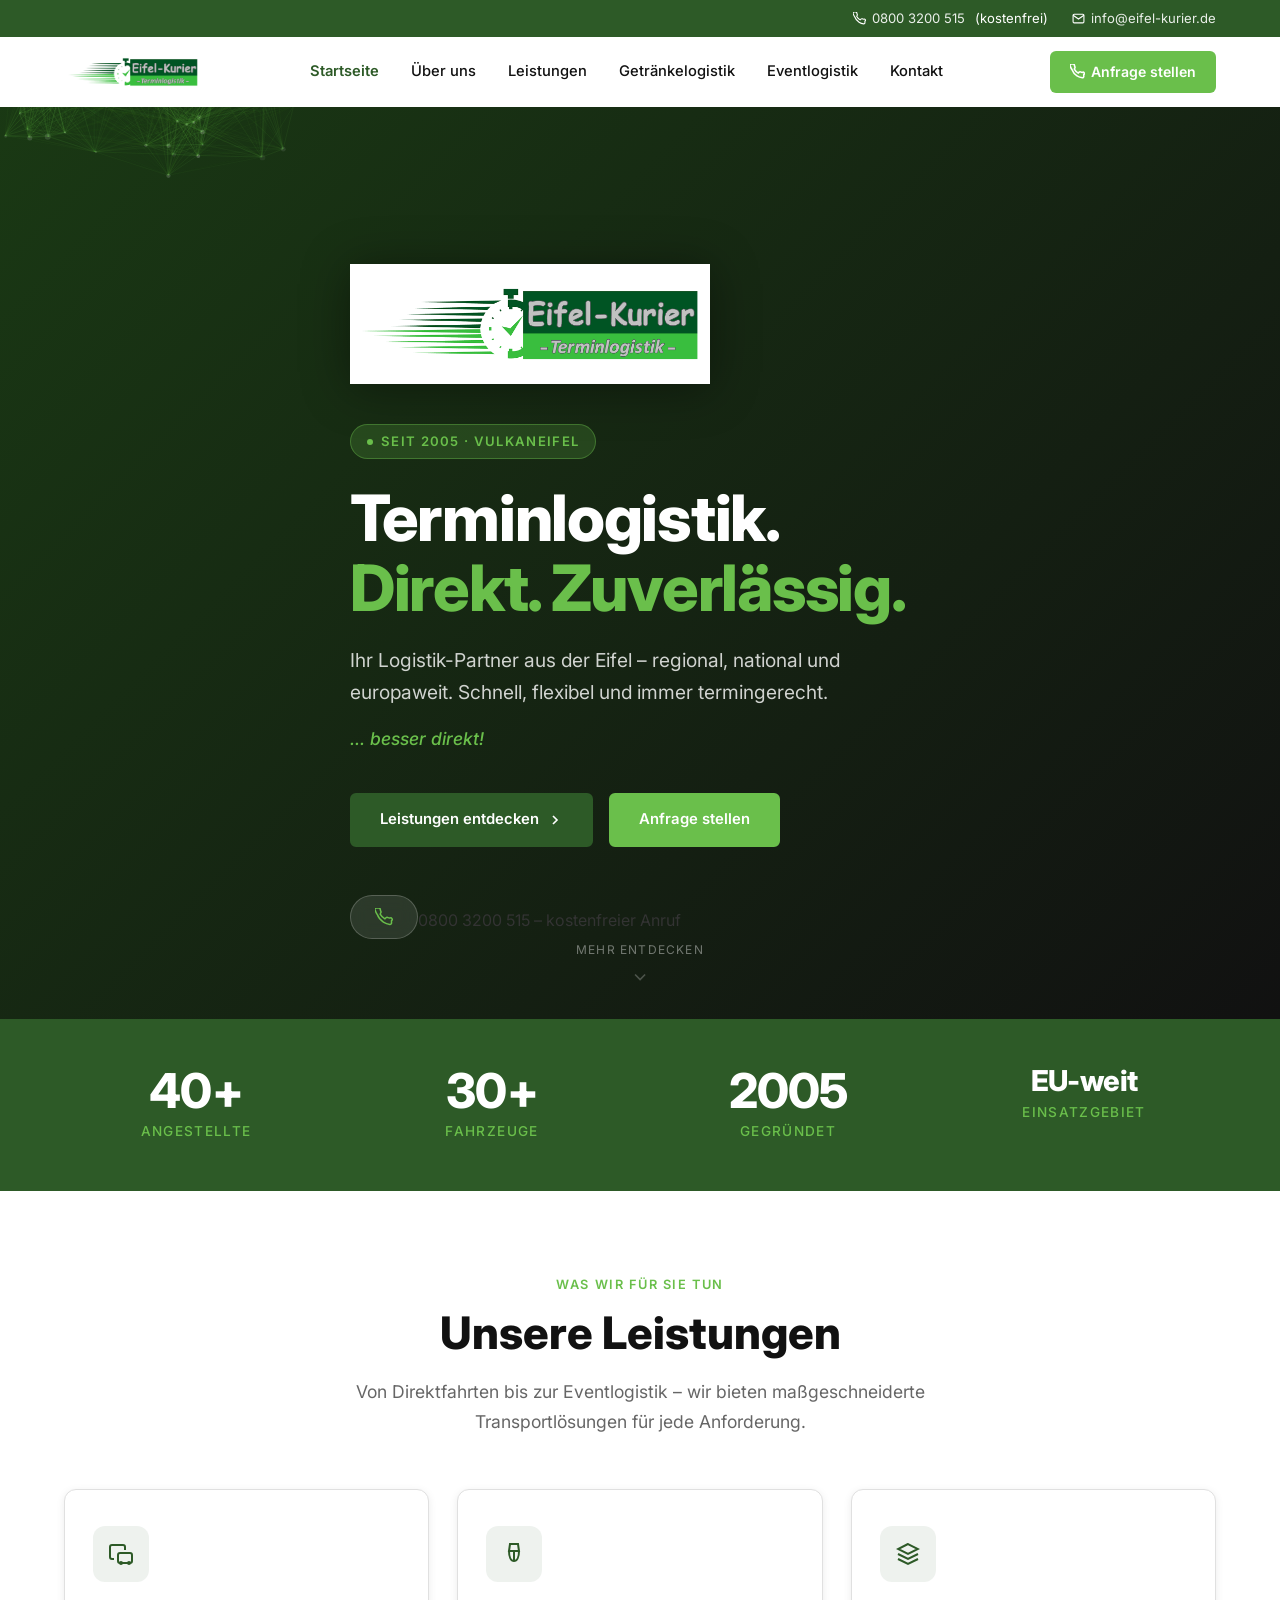
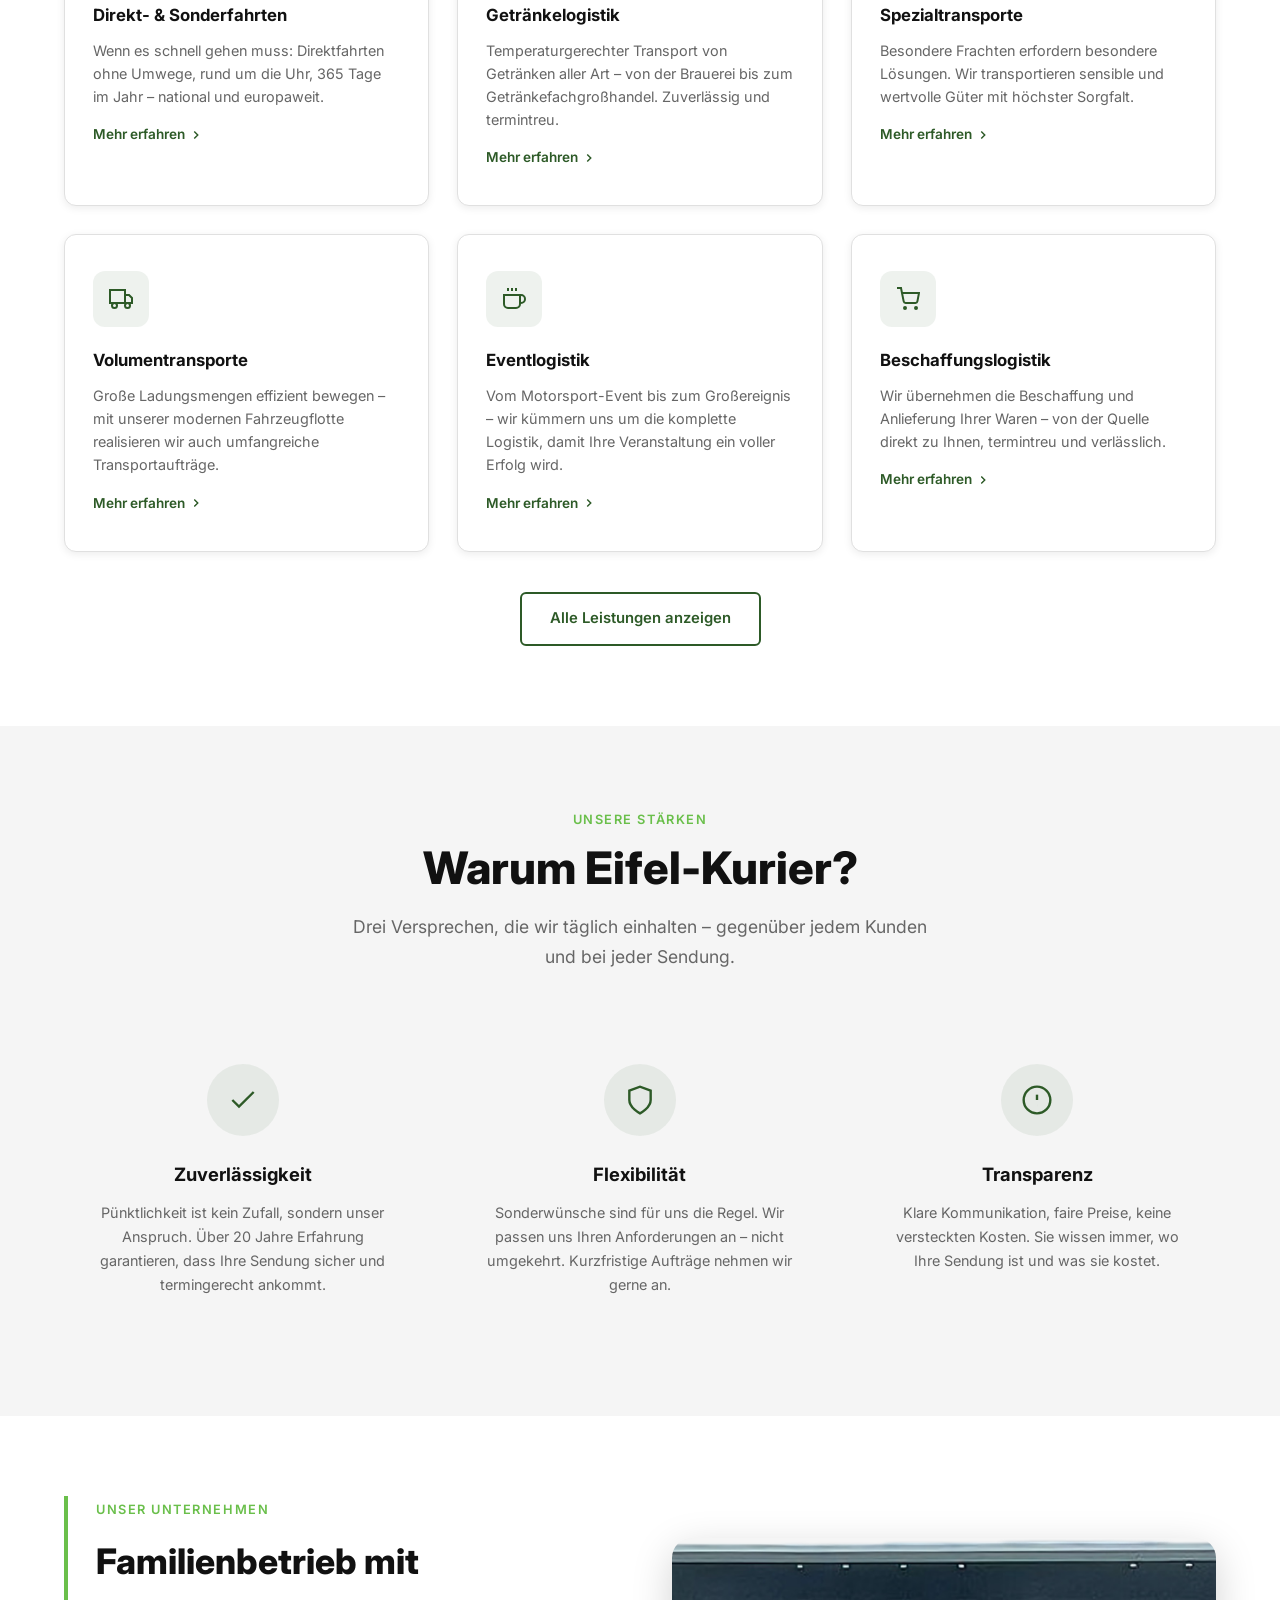
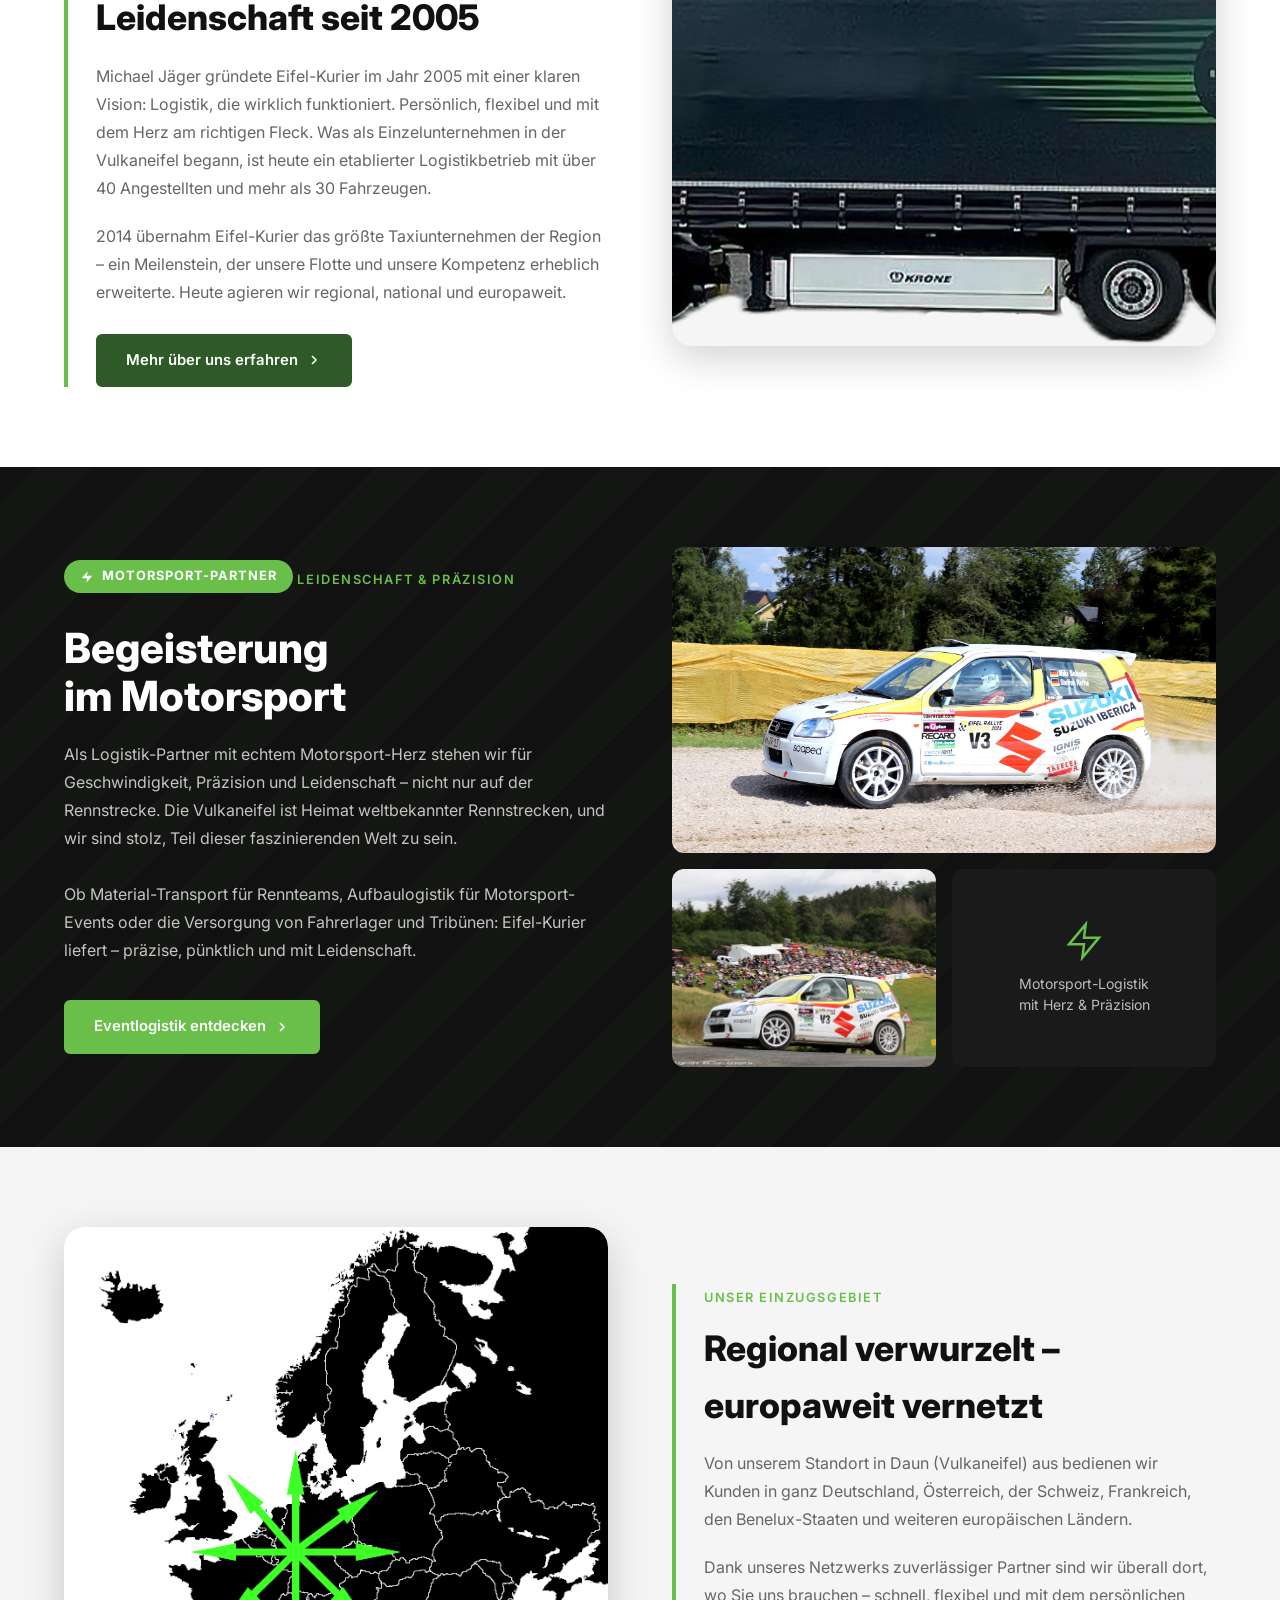
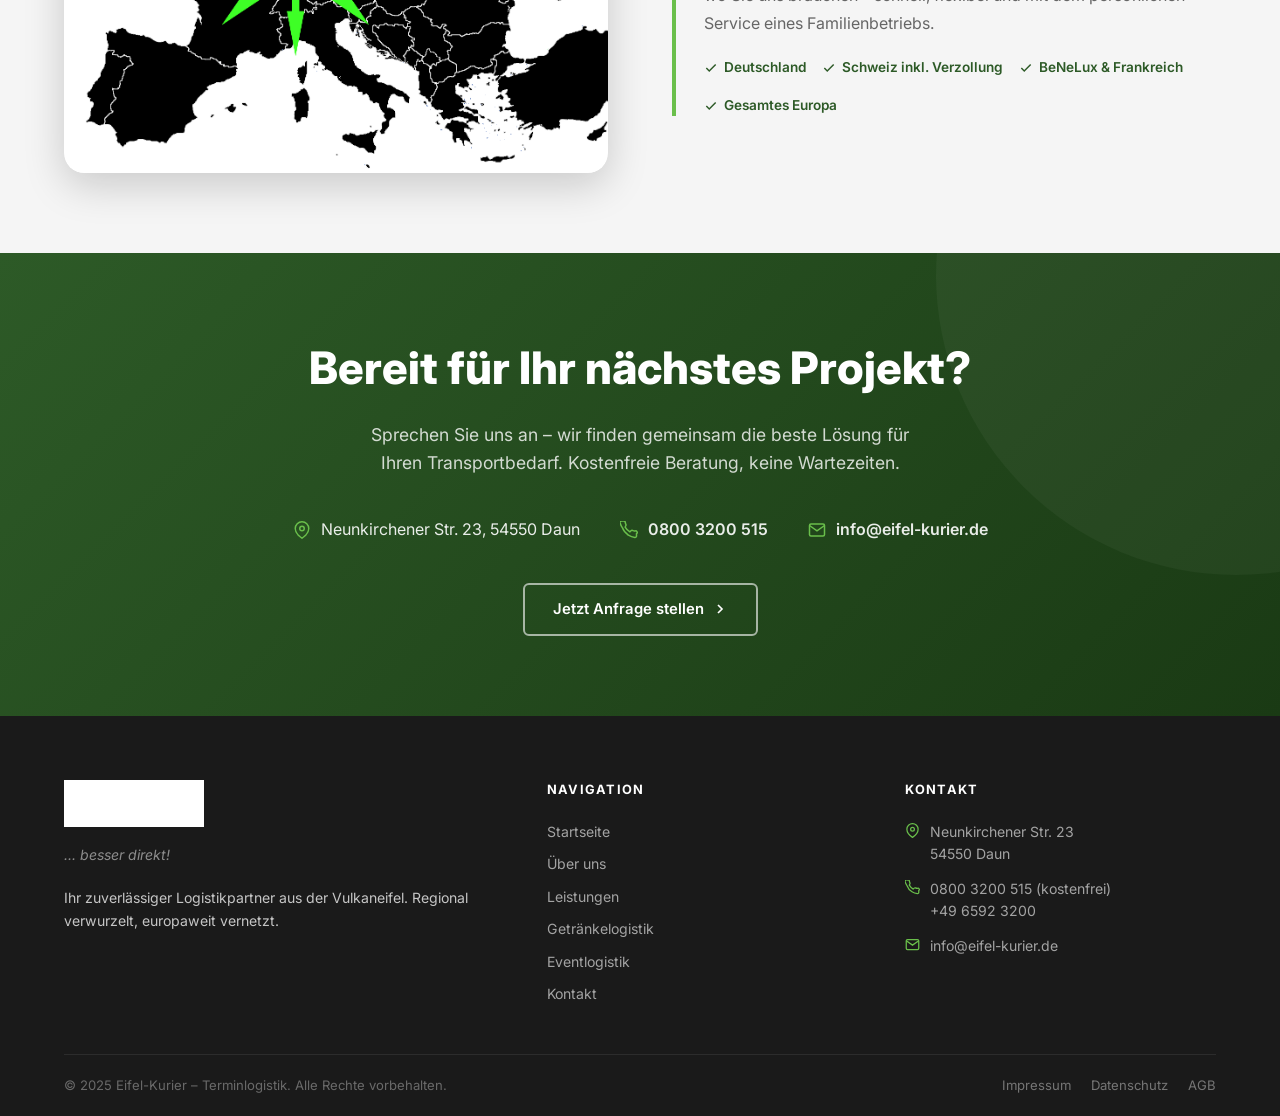
==== commit de74b2ae: "Add files via upload" ====
--- a/Website/index.html
+++ b/Website/index.html
@@ -1,4 +1,4 @@
-<!DOCTYPE html>
+﻿<!DOCTYPE html>
 <html lang="de">
 <head>
   <meta charset="UTF-8">
@@ -34,7 +34,7 @@
 <header class="site-header" style="top:37px">
   <div class="container header-inner">
     <a href="index.html" class="nav-logo" aria-label="Eifel-Kurier Startseite">
-      <img src="../Bilder/Logo.png" alt="Eifel-Kurier Logo" width="140" height="46">
+      <img src="images/logo.png" alt="Eifel-Kurier Logo" width="140" height="46">
     </a>
 
     <nav class="nav-menu" aria-label="Hauptnavigation">
@@ -83,7 +83,7 @@
   <div class="container">
     <div class="hero-content">
       <div class="hero-logo-wrap">
-        <img src="../Bilder/Logo.png"
+        <img src="images/logo.png"
              alt="Eifel-Kurier"
              class="hero-logo"
              width="320" height="106"
@@ -318,7 +318,7 @@
       </div>
 
       <div class="about-teaser-image reveal-right">
-        <img src="../Bilder/LKW%20seitlich%20gro%C3%9F.png"
+        <img src="images/lkw-seitlich.png"
              alt="Eifel-Kurier Fahrzeugflotte – moderner LKW"
              width="600" height="450"
              loading="lazy">
@@ -360,13 +360,13 @@
 
       <div class="motorsport-gallery reveal-right">
         <div class="motorsport-gallery-main">
-          <img src="../Bilder/Bild%20Motorsport.jpg"
+          <img src="images/motorsport.jpg"
                alt="Motorsport-Event – Eifel-Kurier als Logistik-Partner"
                width="800" height="450"
                loading="lazy">
         </div>
         <div class="motorsport-gallery-item">
-          <img src="../Bilder/Bild%202%20Motorsport%20mit%20Publikum.jpg"
+          <img src="images/motorsport-publikum.jpg"
                alt="Motorsport-Veranstaltung mit Zuschauern"
                width="400" height="300"
                loading="lazy">
@@ -388,7 +388,7 @@
   <div class="container">
     <div class="about-teaser">
       <div class="about-teaser-image reveal-left" style="aspect-ratio:auto; background:transparent;">
-        <img src="../Bilder/Landkarte%20Lieferdarstellung.png"
+        <img src="images/landkarte-liefergebiet.png"
              alt="Liefergebiet Eifel-Kurier – europaweit"
              width="560" height="420"
              loading="lazy"
@@ -472,7 +472,7 @@
     <div class="footer-grid">
 
       <div class="footer-brand">
-        <img src="../Bilder/Logo.png" alt="Eifel-Kurier Logo" width="140" height="46" loading="lazy">
+        <img src="images/logo.png" alt="Eifel-Kurier Logo" width="140" height="46" loading="lazy">
         <p class="footer-slogan">... besser direkt!</p>
         <p>Ihr zuverlässiger Logistikpartner aus der Vulkaneifel. Regional verwurzelt, europaweit vernetzt.</p>
       </div>
@@ -526,3 +526,4 @@
 <script src="js/hero.js"></script>
 </body>
 </html>
+
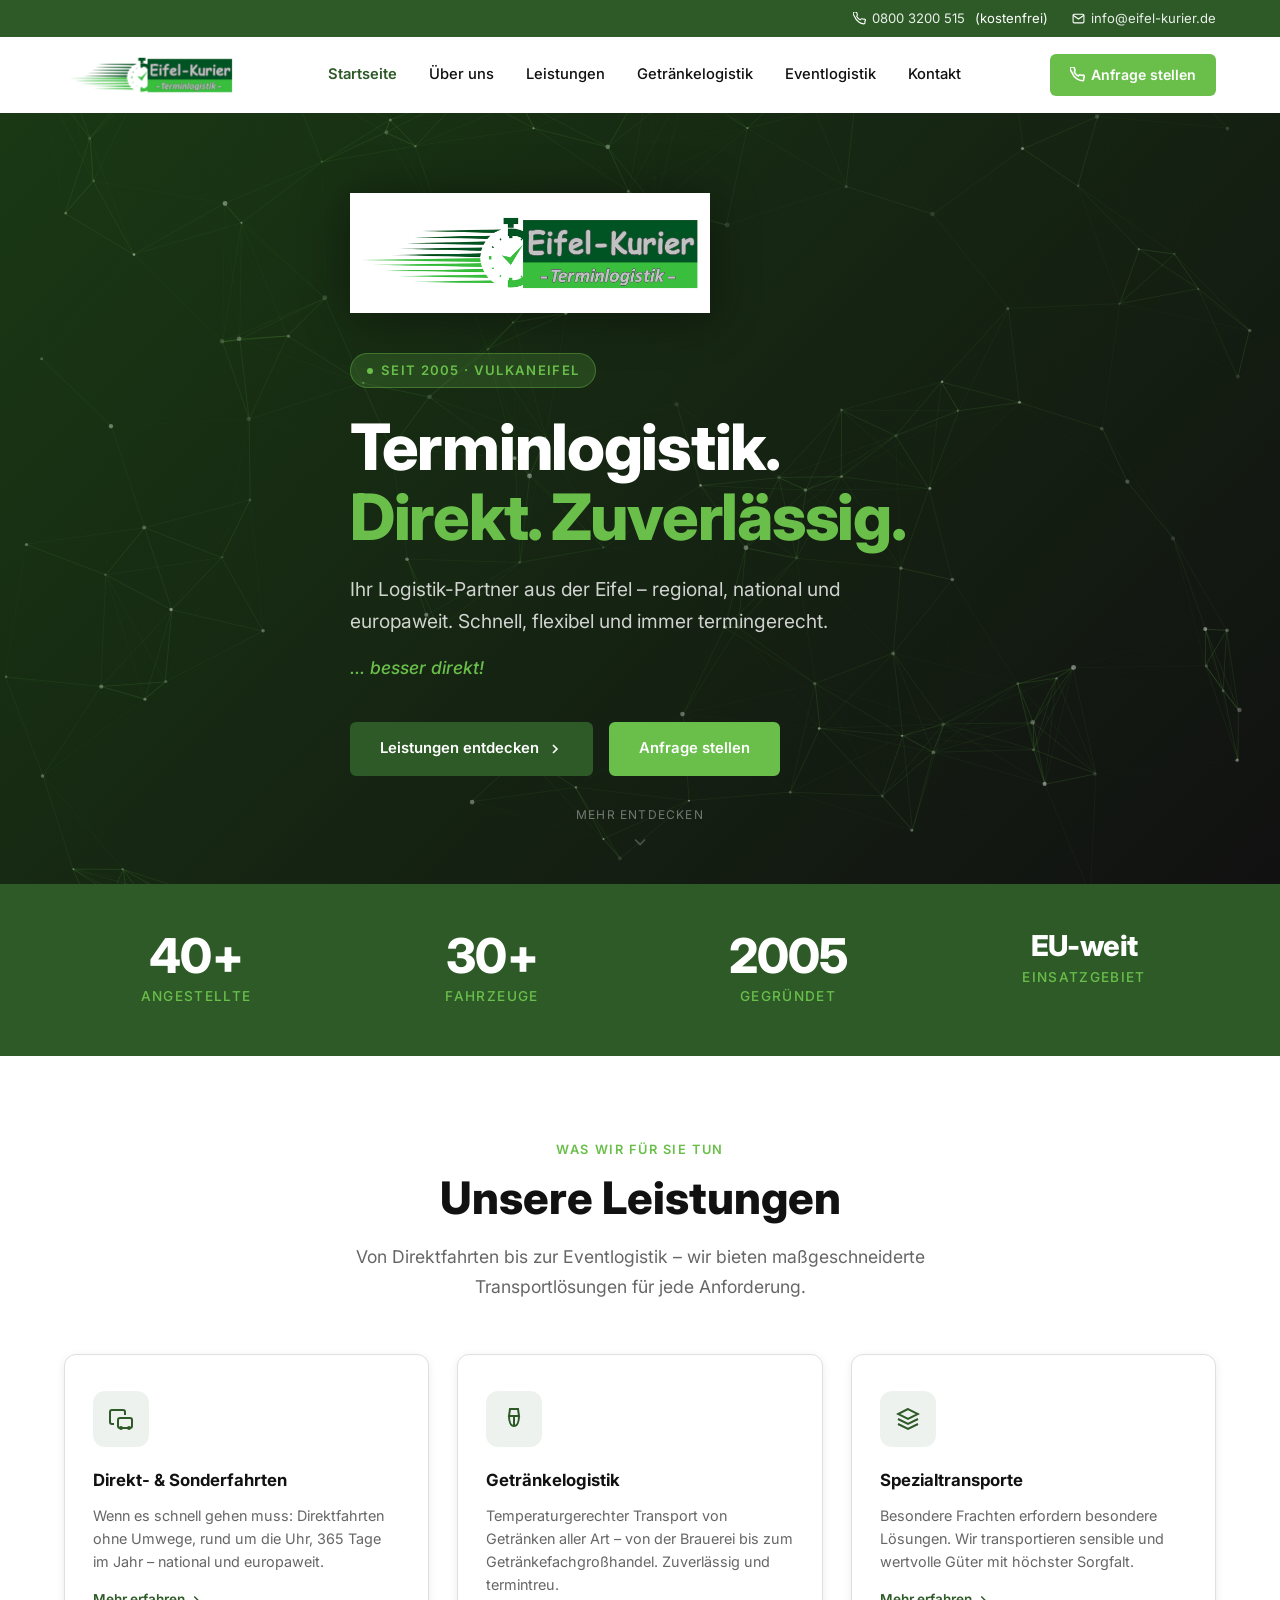
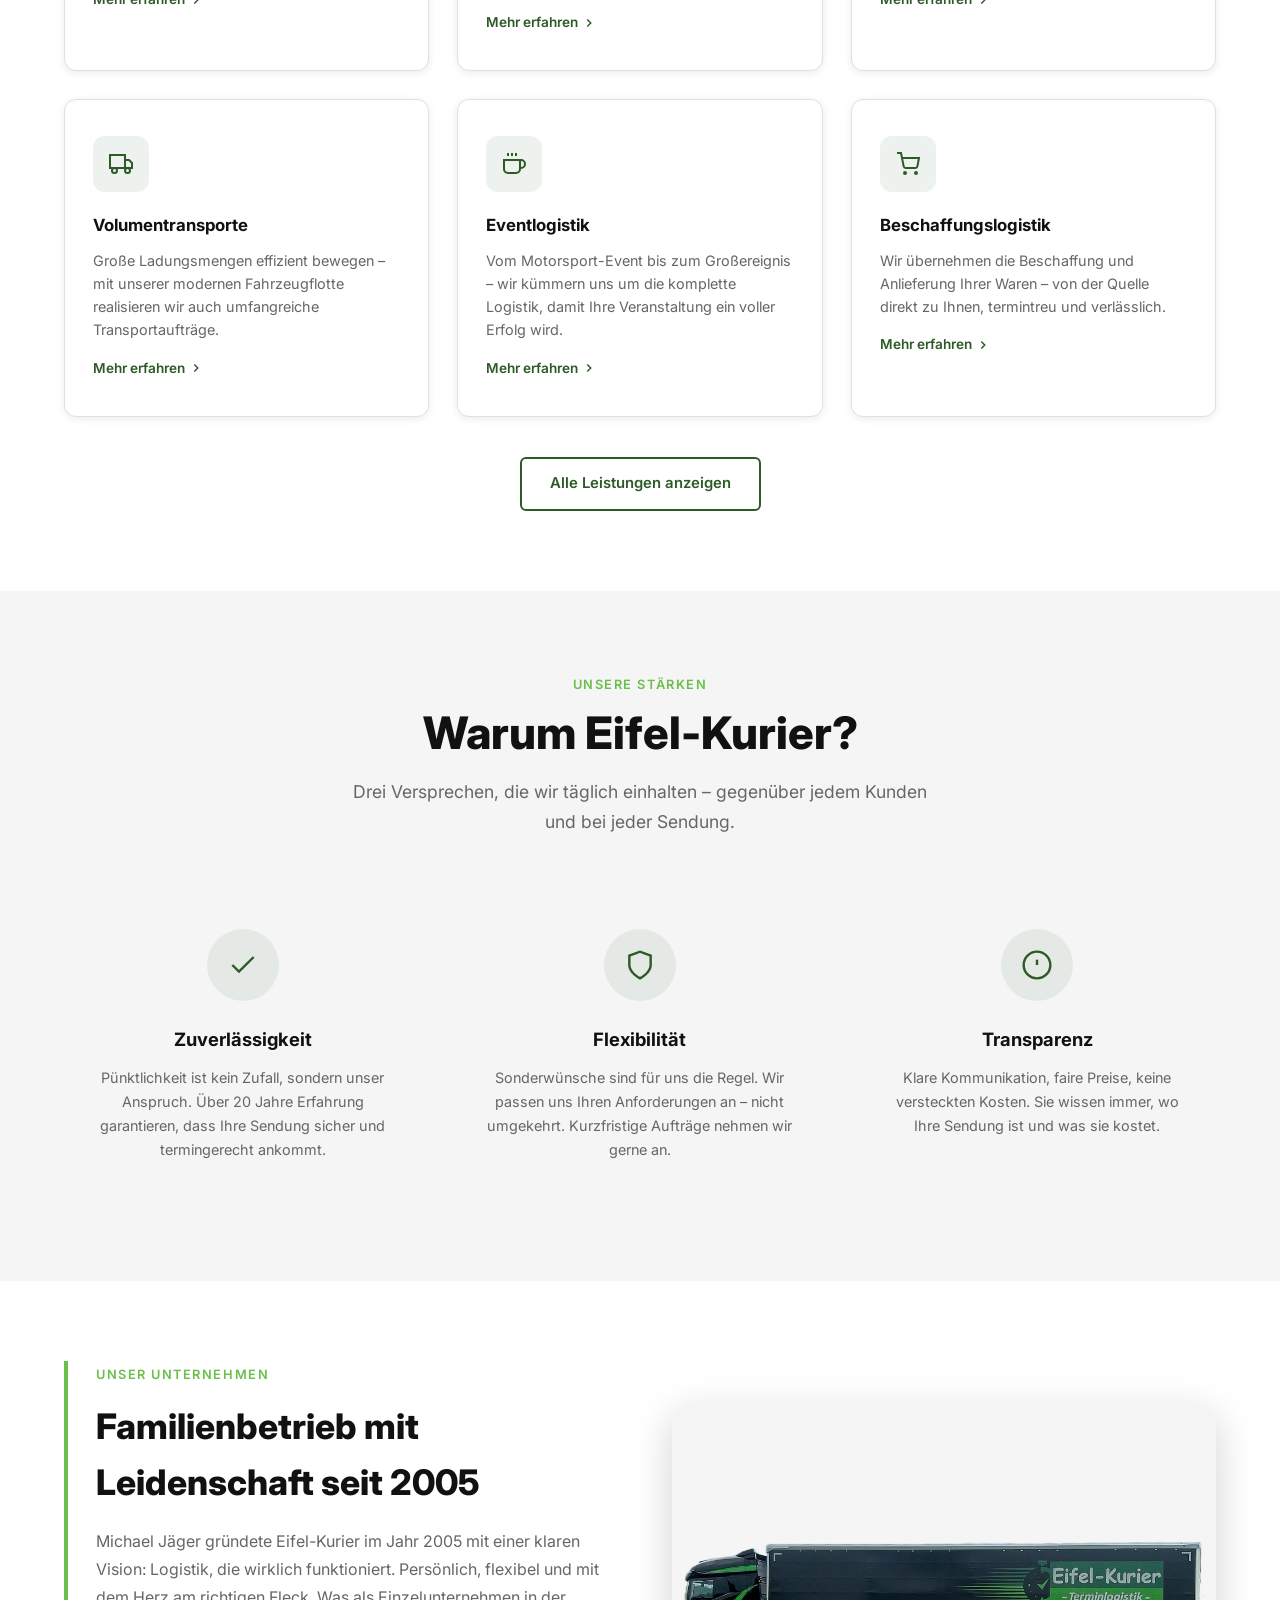
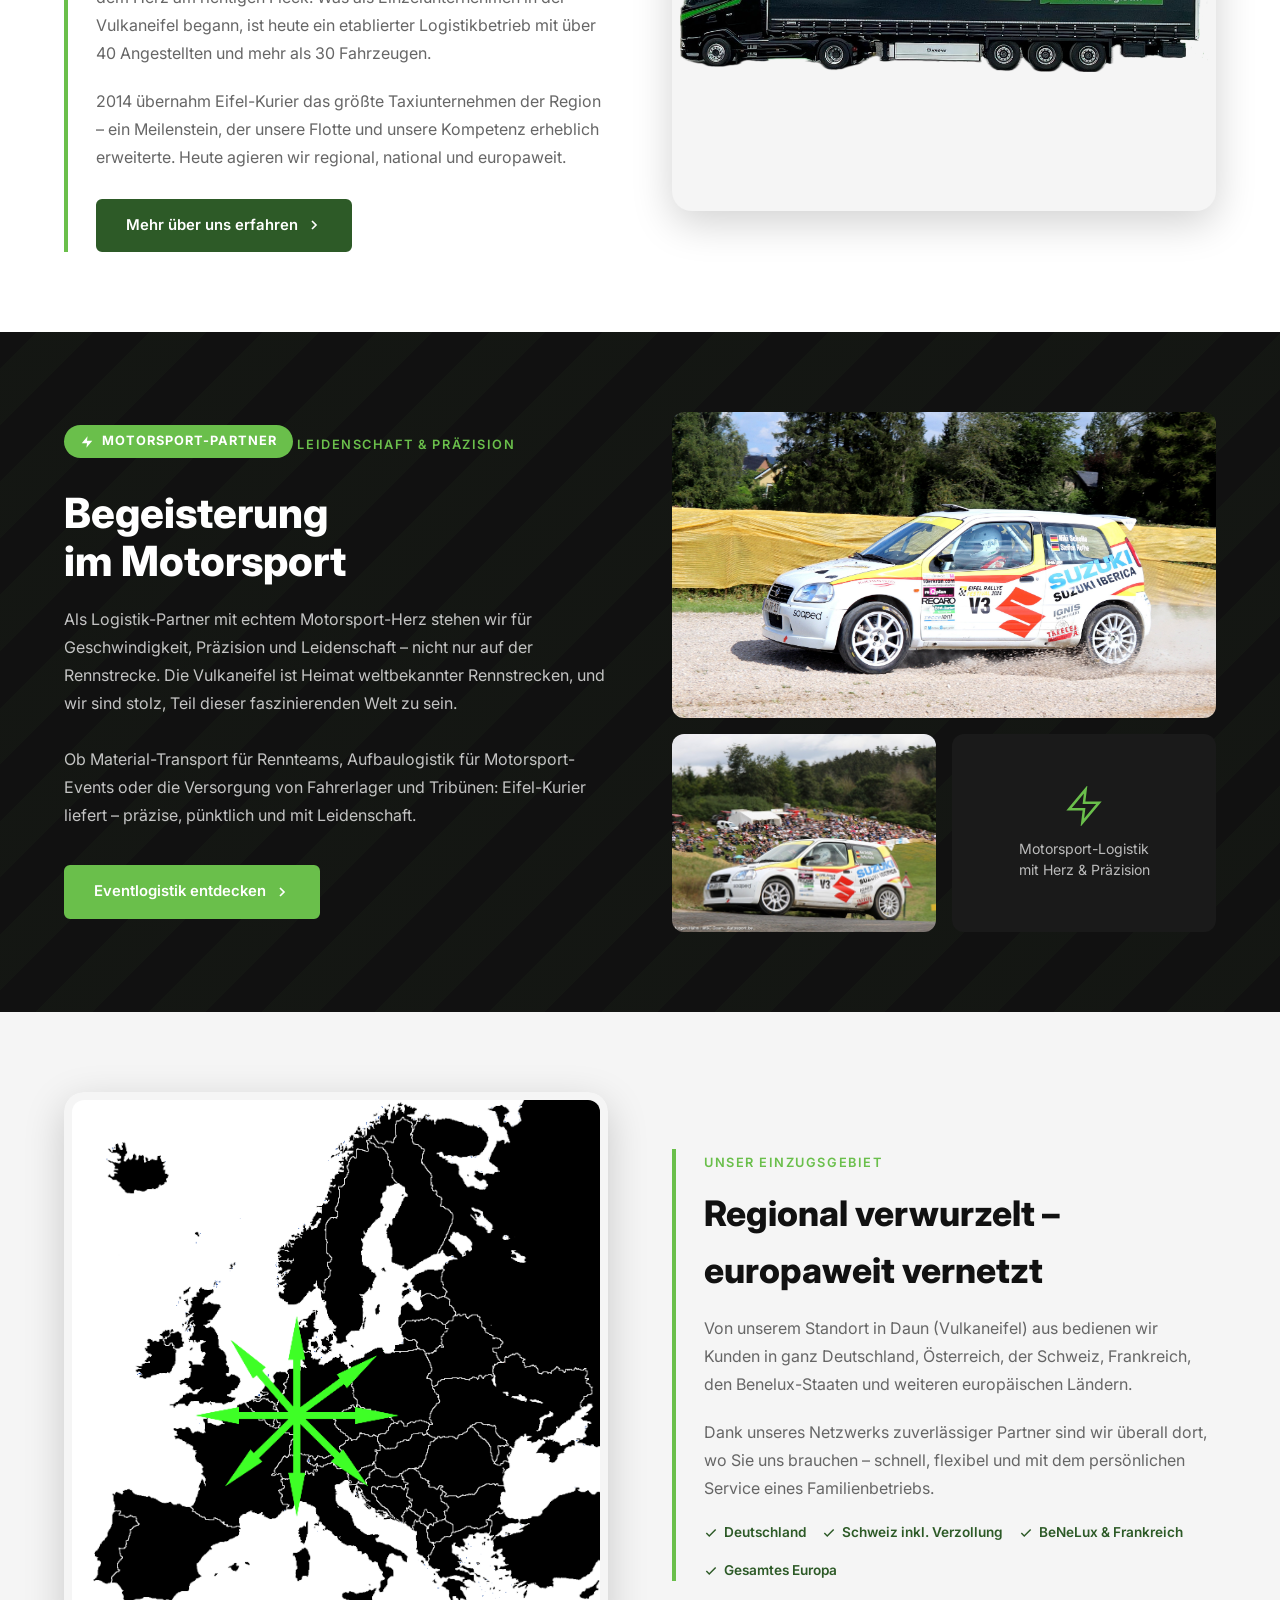
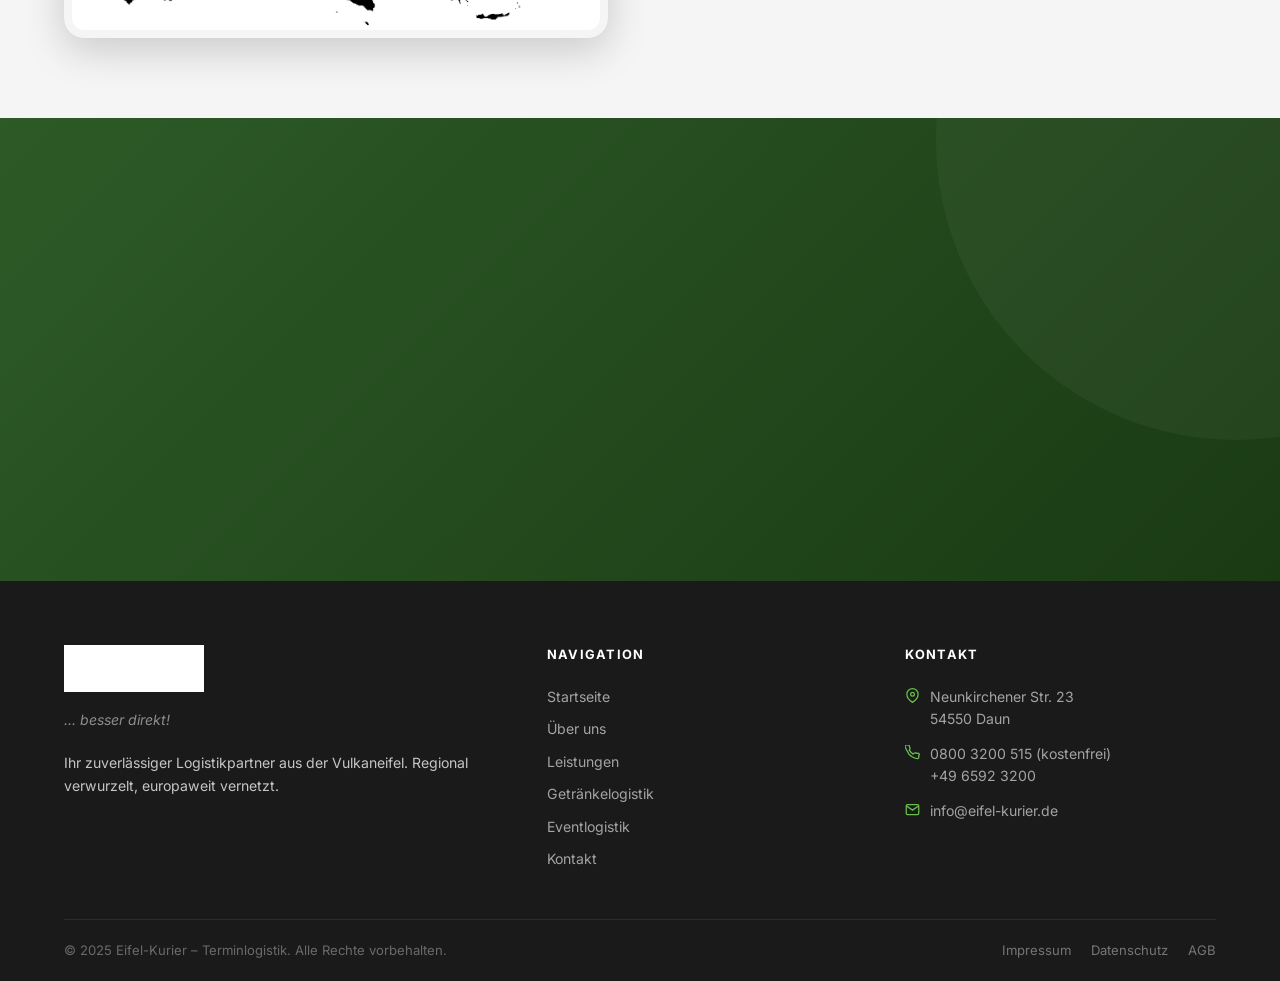
==== commit 582d4a20: "Add files via upload" ====
--- a/Website/index.html
+++ b/Website/index.html
@@ -77,7 +77,7 @@
 <!-- ═══════════════════════════════════════════════════════════
      HERO
      ═══════════════════════════════════════════════════════════ -->
-<section class="hero" style="padding-top:107px">
+<section class="hero" style="padding-top:76px">
   <canvas class="hero-canvas" id="heroCanvas" aria-hidden="true"></canvas>
 
   <div class="container">
@@ -113,10 +113,6 @@
         </a>
       </div>
 
-      <a href="tel:08003200515" class="hero-phone">
-        <svg width="18" height="18" viewBox="0 0 24 24" fill="none" stroke="currentColor" stroke-width="2"><path d="M22 16.92v3a2 2 0 01-2.18 2 19.79 19.79 0 01-8.63-3.07A19.5 19.5 0 013.07 8.81 19.79 19.79 0 01.06 2.18 2 2 0 012.04 0h3a2 2 0 012 1.72c.12 1.01.42 2 .88 2.92a2 2 0 01-.45 2.11L6.91 8.25a16 16 0 006.29 6.29l1.5-1.5a2 2 0 012.11-.45c.92.46 1.91.76 2.92.88A2 2 0 0122 16.92z"/></svg>
-        <a href="tel:08003200515">0800 3200 515</a>&nbsp;– kostenfreier Anruf
-      </a>
     </div>
   </div>
 
@@ -526,4 +522,4 @@
 <script src="js/hero.js"></script>
 </body>
 </html>
-
+
--- a/Website/css/nav.css
+++ b/Website/css/nav.css
@@ -36,7 +36,7 @@
 /* --- Header ----------------------------------------------- */
 .site-header {
   position: fixed;
-  top: 0;
+  top: 0; /* wird per JS dynamisch angepasst */
   left: 0;
   right: 0;
   z-index: 1000;
@@ -56,7 +56,7 @@
   display: flex;
   align-items: center;
   justify-content: space-between;
-  height: 70px;
+  height: 76px;
   gap: 16px;
 }
 
@@ -69,7 +69,7 @@
 }
 
 .nav-logo img {
-  height: 46px;
+  height: 58px;
   width: auto;
 }
 
@@ -251,6 +251,6 @@
 }
 
 @media (max-width: 480px) {
-  .header-inner { height: 60px; }
-  .nav-logo img { height: 38px; }
-}
+  .header-inner { height: 64px; }
+  .nav-logo img { height: 46px; }
+}
--- a/Website/css/hero.css
+++ b/Website/css/hero.css
@@ -6,7 +6,7 @@
 /* --- Startseite Hero -------------------------------------- */
 .hero {
   position: relative;
-  min-height: 100vh;
+  min-height: 88vh;
   display: flex;
   align-items: center;
   overflow: hidden;
@@ -23,7 +23,7 @@
   position: relative;
   z-index: 2;
   max-width: 800px;
-  padding: 120px 0 80px;
+  padding: 80px 0 60px;
 }
 
 .hero-logo-wrap {
@@ -227,8 +227,8 @@
 
 /* --- Responsive ------------------------------------------- */
 @media (max-width: 768px) {
-  .hero { min-height: 100svh; }
-  .hero-content { padding: 100px 0 64px; }
+  .hero { min-height: 88svh; }
+  .hero-content { padding: 72px 0 48px; }
   .hero-logo { max-height: 80px; max-width: 240px; }
   .hero-btns { flex-direction: column; }
   .hero-btns .btn { width: 100%; justify-content: center; }
--- a/Website/css/components.css
+++ b/Website/css/components.css
@@ -273,7 +273,8 @@
 .about-teaser-image img {
   width: 100%;
   height: 100%;
-  object-fit: cover;
+  object-fit: contain;   /* kein Zuschneiden – zeigt Bilder vollständig */
+  padding: 8px;
 }
 
 /* ─── Motorsport-Sektion ───────────────────────────────────── */
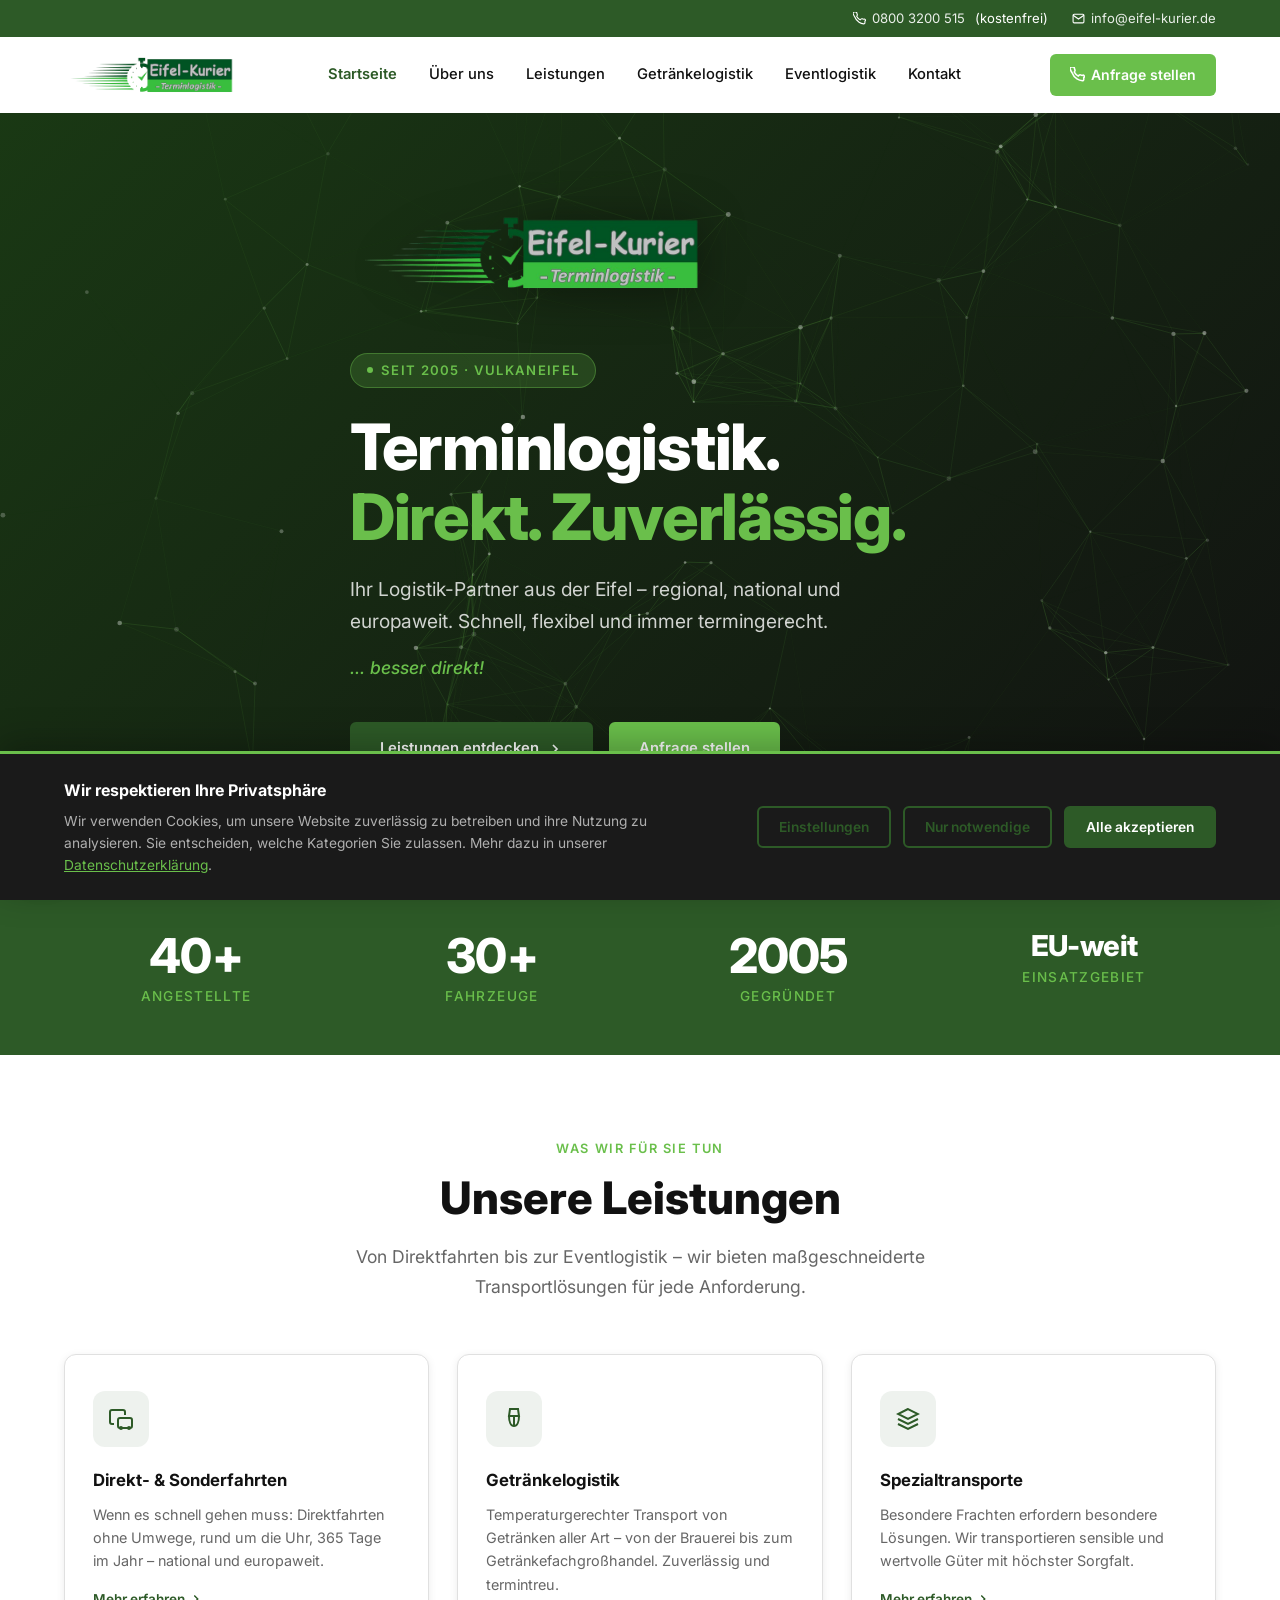
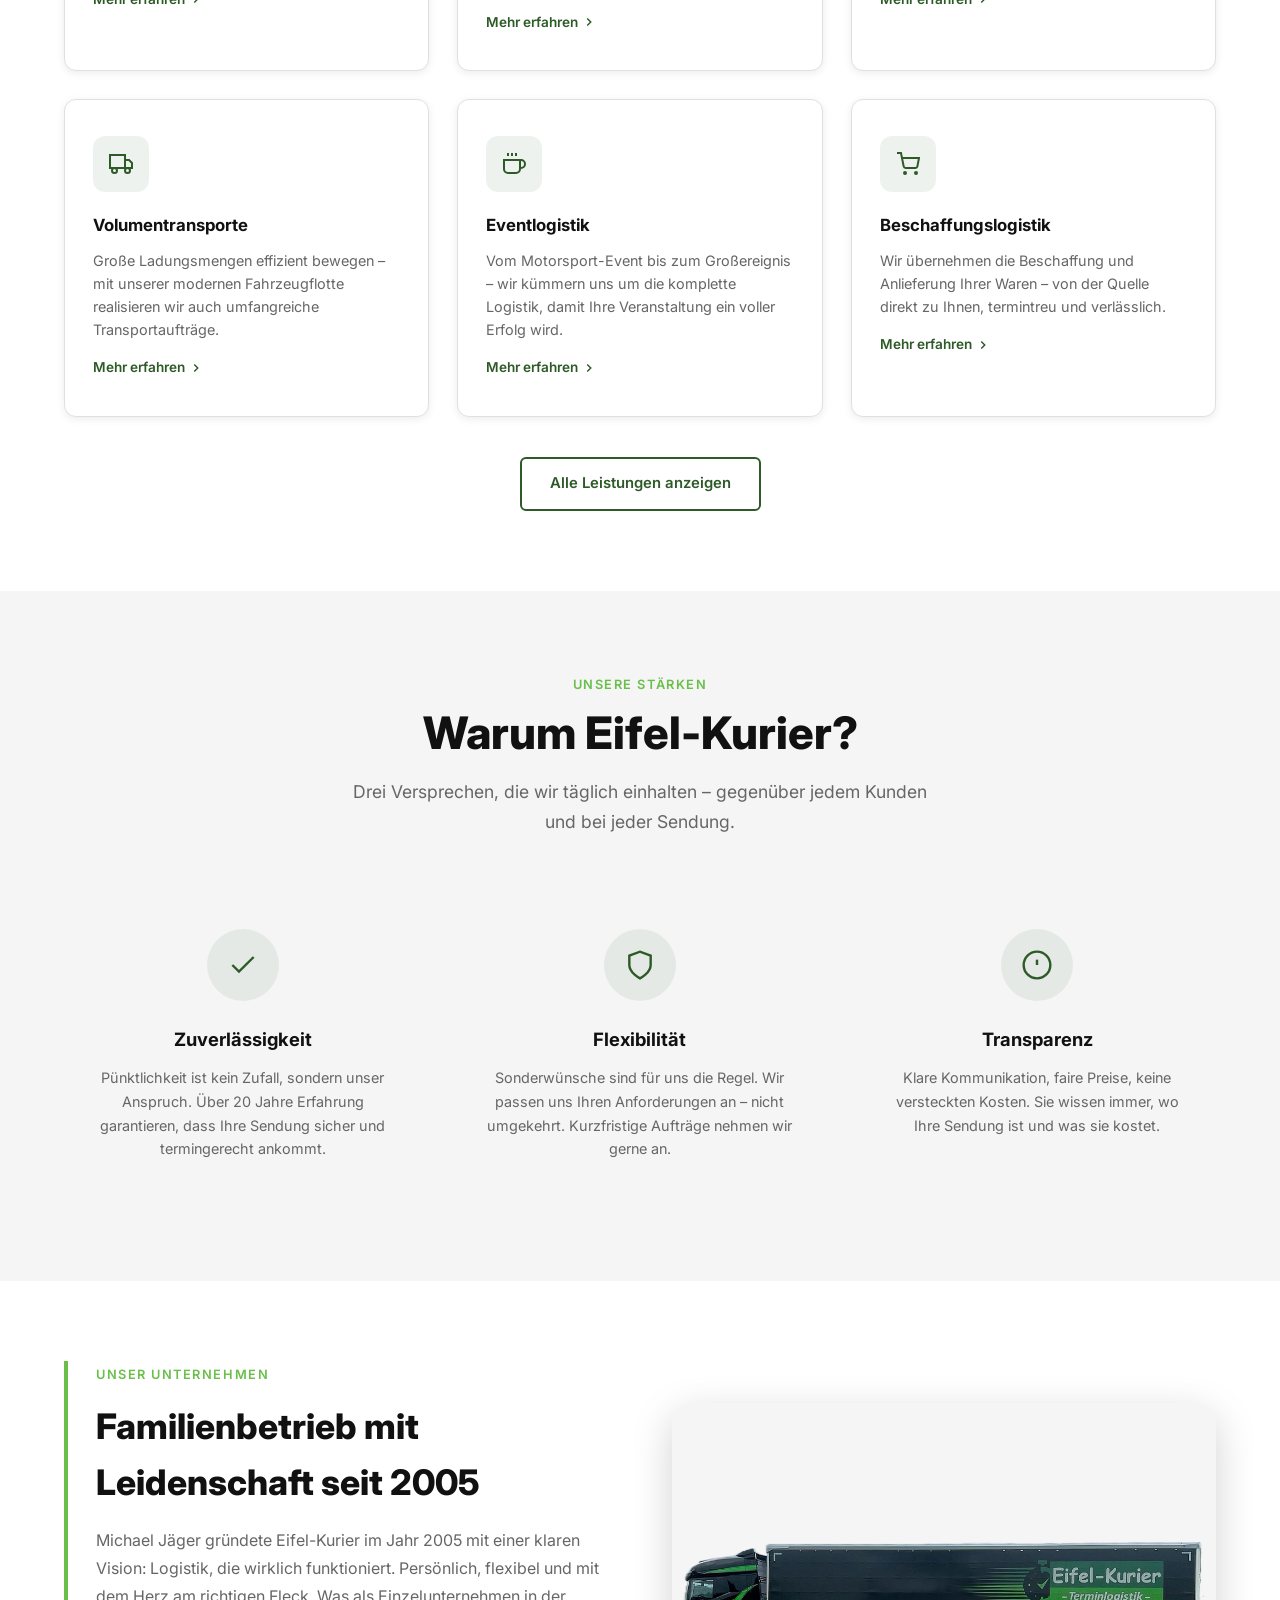
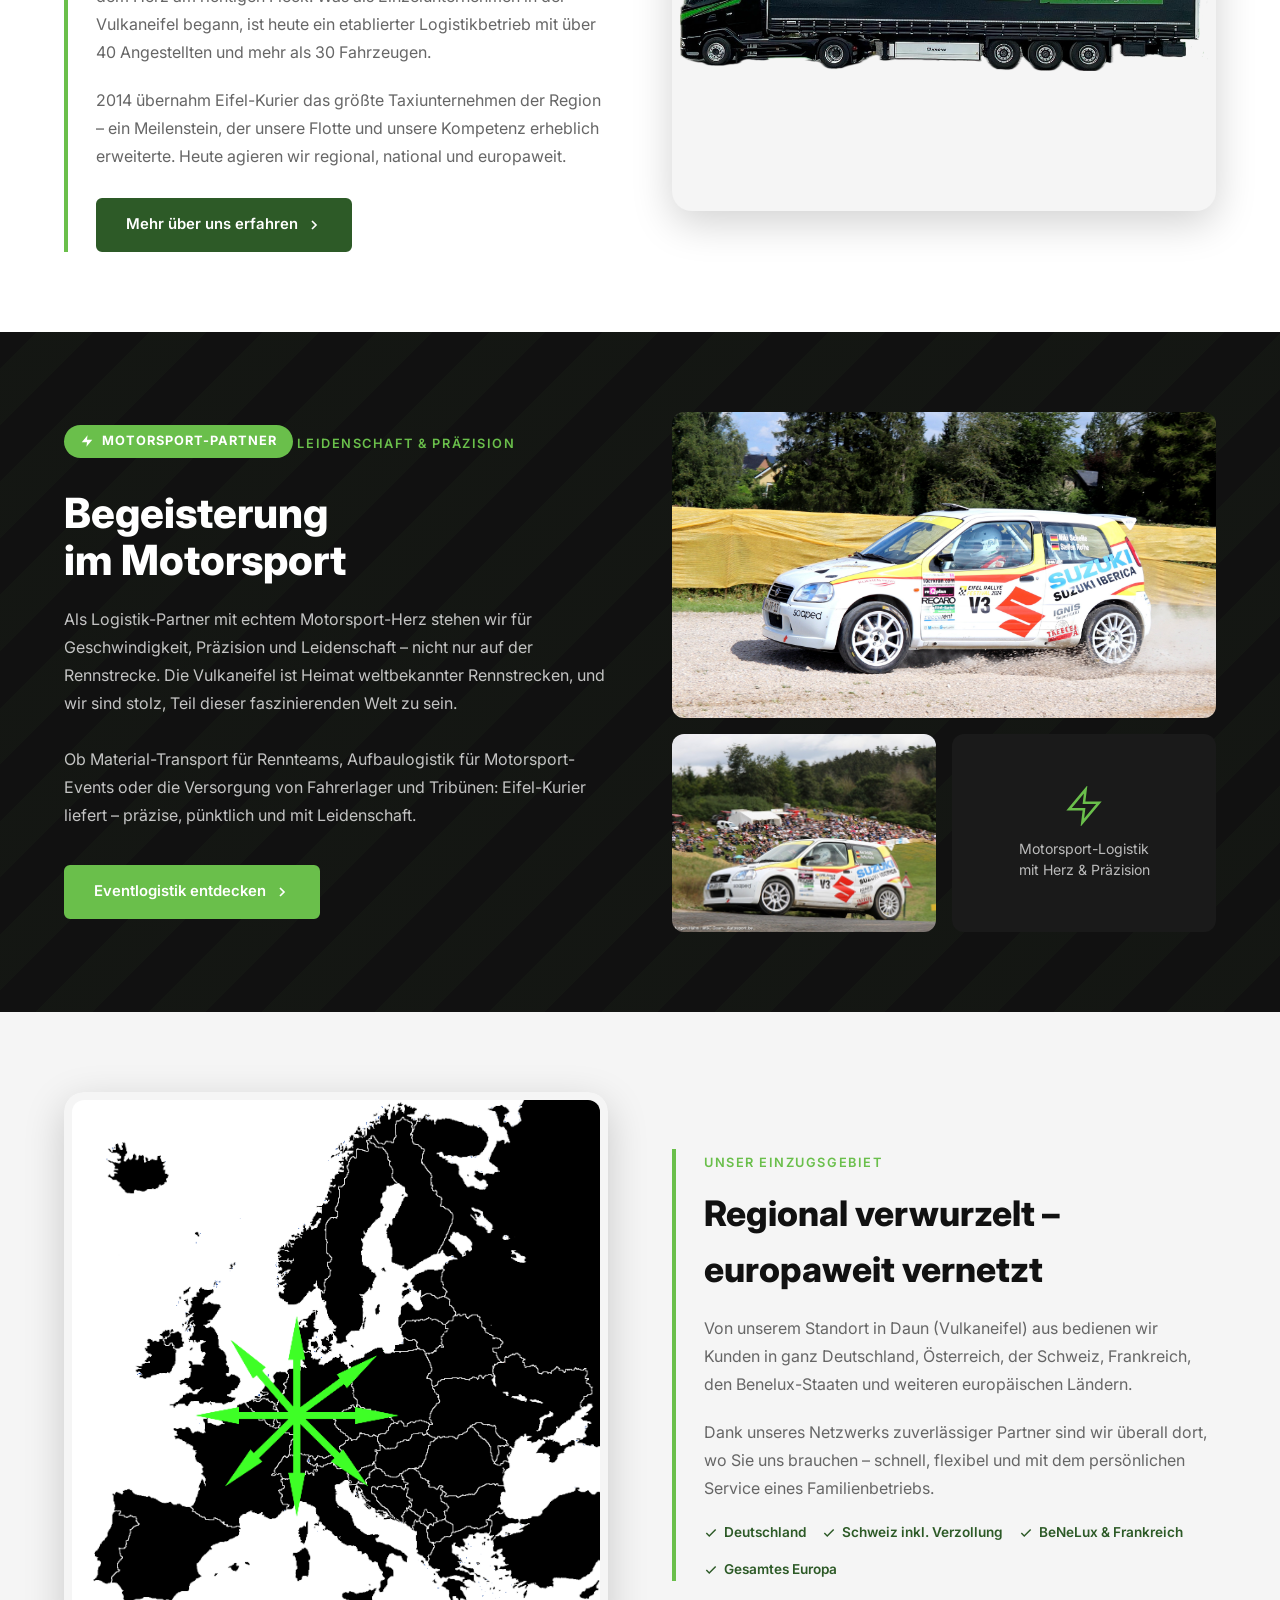
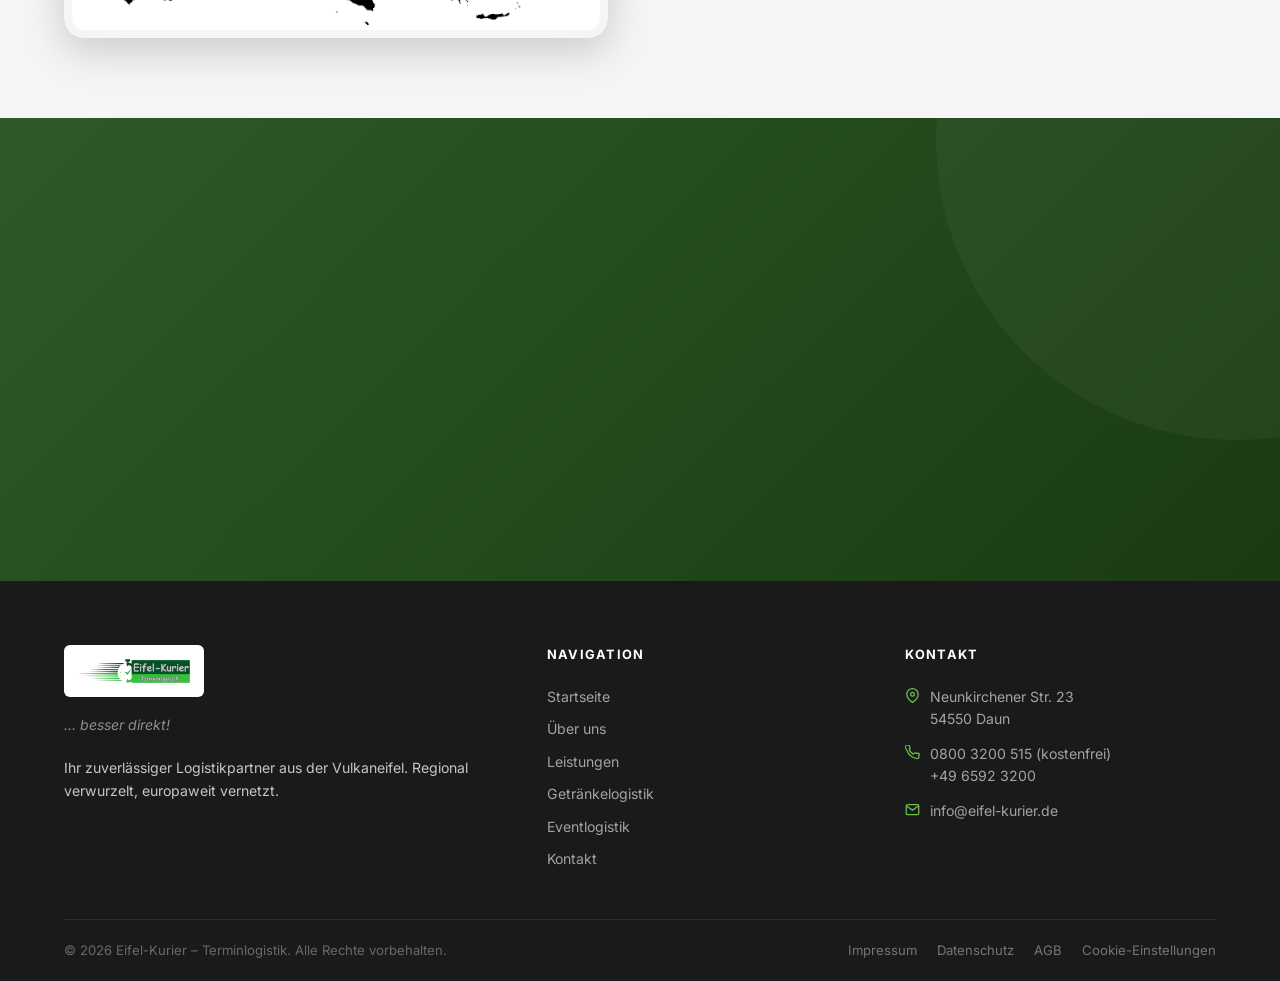
==== commit 08589461: "Add files via upload" ====
--- a/Website/index.html
+++ b/Website/index.html
@@ -5,6 +5,17 @@
   <meta name="viewport" content="width=device-width, initial-scale=1.0">
   <title>Eifel-Kurier – Terminlogistik. Direkt. Zuverlässig.</title>
   <meta name="description" content="Eifel-Kurier – Ihr regionaler Logistikpartner aus Daun in der Vulkaneifel. Direktfahrten, Getränkelogistik, Eventlogistik und Spezialtransporte. ... besser direkt!">
+  <link rel="canonical" href="https://www.eifel-kurier.de/">
+  <link rel="icon" type="image/png" href="images/favicon-32.png">
+  <link rel="apple-touch-icon" href="images/apple-touch-icon.png">
+  <meta property="og:type" content="website">
+  <meta property="og:site_name" content="Eifel-Kurier">
+  <meta property="og:locale" content="de_DE">
+  <meta property="og:title" content="Eifel-Kurier – Terminlogistik. Direkt. Zuverlässig.">
+  <meta property="og:description" content="Ihr regionaler Logistikpartner aus Daun in der Vulkaneifel. Direktfahrten, Getränkelogistik, Eventlogistik und Spezialtransporte.">
+  <meta property="og:image" content="https://www.eifel-kurier.de/images/logo.png">
+  <meta property="og:url" content="https://www.eifel-kurier.de/">
+  <meta name="twitter:card" content="summary_large_image">
   <link rel="preconnect" href="https://fonts.googleapis.com">
   <link rel="preconnect" href="https://fonts.gstatic.com" crossorigin>
   <link href="https://fonts.googleapis.com/css2?family=Inter:wght@400;500;600;700;800&display=swap" rel="stylesheet">
@@ -13,6 +24,7 @@
   <link rel="stylesheet" href="css/hero.css">
   <link rel="stylesheet" href="css/components.css">
   <link rel="stylesheet" href="css/animations.css">
+  <link rel="stylesheet" href="css/cookie-consent.css">
 </head>
 <body>
 
@@ -507,11 +519,12 @@
     </div>
 
     <div class="footer-bottom">
-      <span>&copy; 2025 Eifel-Kurier – Terminlogistik. Alle Rechte vorbehalten.</span>
+      <span>&copy; 2026 Eifel-Kurier – Terminlogistik. Alle Rechte vorbehalten.</span>
       <div class="footer-bottom-links">
-        <a href="#">Impressum</a>
-        <a href="#">Datenschutz</a>
-        <a href="#">AGB</a>
+        <a href="pages/impressum.html">Impressum</a>
+        <a href="pages/datenschutz.html">Datenschutz</a>
+        <a href="pages/agb.html">AGB</a>
+        <a href="#" class="cookie-settings-link">Cookie-Einstellungen</a>
       </div>
     </div>
   </div>
@@ -520,6 +533,7 @@
 <script src="js/nav.js"></script>
 <script src="js/animations.js"></script>
 <script src="js/hero.js"></script>
+<script src="js/cookie-consent.js"></script>
 </body>
 </html>
 
--- a/Website/css/nav.css
+++ b/Website/css/nav.css
@@ -253,4 +253,9 @@
 @media (max-width: 480px) {
   .header-inner { height: 64px; }
   .nav-logo img { height: 46px; }
-}
+
+  /* Zweites Topbar-Item (E-Mail) ausblenden, damit die Telefonnummer
+     nicht umbricht und vom fixierten Header verdeckt wird. */
+  .topbar .container { justify-content: center; }
+  .topbar-item:nth-child(2) { display: none; }
+}
--- a/Website/css/components.css
+++ b/Website/css/components.css
@@ -630,7 +630,9 @@
 
 .footer-brand img {
   max-height: 52px;
-  filter: brightness(0) invert(1);
+  background: var(--color-white);
+  border-radius: var(--radius-sm);
+  padding: 6px 10px;
   margin-bottom: 16px;
 }
 
--- a/Website/css/cookie-consent.css
+++ b/Website/css/cookie-consent.css
@@ -0,0 +1,290 @@
+/* ============================================================
+   EIFEL-KURIER – cookie-consent.css
+   Cookie-Banner, Einstellungs-Modal, Wiederöffnen-Button
+   ============================================================ */
+
+/* --- Banner (unten fixiert) -------------------------------- */
+.cookie-banner {
+  position: fixed;
+  left: 0;
+  right: 0;
+  bottom: 0;
+  z-index: 2000;
+  background: #1a1a1a;
+  color: rgba(255,255,255,0.85);
+  border-top: 3px solid var(--color-light-green);
+  box-shadow: 0 -8px 32px rgba(0,0,0,0.25);
+  padding: 24px 0;
+  transform: translateY(110%);
+  transition: transform 0.45s cubic-bezier(0.4,0,0.2,1);
+}
+
+.cookie-banner.visible {
+  transform: translateY(0);
+}
+
+.cookie-banner-inner {
+  display: flex;
+  align-items: center;
+  justify-content: space-between;
+  gap: 32px;
+  flex-wrap: wrap;
+}
+
+.cookie-banner-text {
+  flex: 1 1 380px;
+  min-width: 260px;
+}
+
+.cookie-banner-text h3 {
+  font-size: 1rem;
+  font-weight: 700;
+  color: var(--color-white);
+  margin-bottom: 6px;
+}
+
+.cookie-banner-text p {
+  font-size: 0.86rem;
+  line-height: 1.6;
+  color: rgba(255,255,255,0.65);
+}
+
+.cookie-banner-text a {
+  color: var(--color-light-green);
+  text-decoration: underline;
+}
+
+.cookie-banner-actions {
+  display: flex;
+  gap: 12px;
+  flex-wrap: wrap;
+  flex-shrink: 0;
+}
+
+.cookie-banner-actions .btn {
+  padding: 11px 20px;
+  font-size: 0.86rem;
+}
+
+/* --- Modal-Overlay ------------------------------------------ */
+.cookie-modal-overlay {
+  position: fixed;
+  inset: 0;
+  z-index: 2100;
+  background: rgba(0,0,0,0.55);
+  display: flex;
+  align-items: center;
+  justify-content: center;
+  padding: 24px;
+  opacity: 0;
+  visibility: hidden;
+  transition: opacity 0.3s ease, visibility 0.3s ease;
+}
+
+.cookie-modal-overlay.visible {
+  opacity: 1;
+  visibility: visible;
+}
+
+.cookie-modal {
+  background: var(--color-white);
+  border-radius: var(--radius-lg);
+  box-shadow: var(--shadow-lg);
+  width: 100%;
+  max-width: 560px;
+  max-height: 86vh;
+  overflow-y: auto;
+  padding: 32px;
+  transform: translateY(16px) scale(0.98);
+  transition: transform 0.3s ease;
+}
+
+.cookie-modal-overlay.visible .cookie-modal {
+  transform: translateY(0) scale(1);
+}
+
+.cookie-modal-header {
+  display: flex;
+  align-items: flex-start;
+  justify-content: space-between;
+  gap: 16px;
+  margin-bottom: 8px;
+}
+
+.cookie-modal-header h3 {
+  font-size: 1.2rem;
+  font-weight: 800;
+  color: var(--color-black);
+}
+
+.cookie-modal-close {
+  flex-shrink: 0;
+  width: 32px;
+  height: 32px;
+  border-radius: 50%;
+  display: flex;
+  align-items: center;
+  justify-content: center;
+  color: var(--color-gray-mid);
+  transition: background var(--transition), color var(--transition);
+}
+
+.cookie-modal-close:hover {
+  background: var(--color-gray-light);
+  color: var(--color-black);
+}
+
+.cookie-modal-intro {
+  font-size: 0.88rem;
+  color: var(--color-gray-mid);
+  line-height: 1.65;
+  margin-bottom: 24px;
+}
+
+.cookie-category {
+  display: flex;
+  align-items: flex-start;
+  justify-content: space-between;
+  gap: 20px;
+  padding: 18px 0;
+  border-top: 1px solid var(--color-border);
+}
+
+.cookie-category:first-of-type {
+  border-top: none;
+}
+
+.cookie-category-text h4 {
+  font-size: 0.94rem;
+  font-weight: 700;
+  color: var(--color-black);
+  margin-bottom: 4px;
+}
+
+.cookie-category-text p {
+  font-size: 0.82rem;
+  color: var(--color-gray-mid);
+  line-height: 1.6;
+}
+
+.cookie-category-locked {
+  font-size: 0.75rem;
+  font-weight: 600;
+  color: var(--color-light-green);
+  text-transform: uppercase;
+  letter-spacing: 0.06em;
+  white-space: nowrap;
+  padding-top: 3px;
+}
+
+/* --- Toggle-Switch ------------------------------------------ */
+.cookie-switch {
+  position: relative;
+  flex-shrink: 0;
+  width: 44px;
+  height: 26px;
+  display: inline-block;
+}
+
+.cookie-switch input {
+  opacity: 0;
+  width: 0;
+  height: 0;
+}
+
+.cookie-switch-track {
+  position: absolute;
+  inset: 0;
+  background: #d5d5d5;
+  border-radius: 100px;
+  cursor: pointer;
+  transition: background var(--transition);
+}
+
+.cookie-switch-track::before {
+  content: '';
+  position: absolute;
+  left: 3px;
+  top: 3px;
+  width: 20px;
+  height: 20px;
+  background: var(--color-white);
+  border-radius: 50%;
+  box-shadow: 0 1px 4px rgba(0,0,0,0.25);
+  transition: transform var(--transition);
+}
+
+.cookie-switch input:checked + .cookie-switch-track {
+  background: var(--color-light-green);
+}
+
+.cookie-switch input:checked + .cookie-switch-track::before {
+  transform: translateX(18px);
+}
+
+.cookie-switch input:disabled + .cookie-switch-track {
+  cursor: not-allowed;
+  opacity: 0.6;
+}
+
+.cookie-switch input:focus-visible + .cookie-switch-track {
+  outline: 2px solid var(--color-dark-green);
+  outline-offset: 2px;
+}
+
+.cookie-modal-footer {
+  display: flex;
+  gap: 12px;
+  flex-wrap: wrap;
+  margin-top: 28px;
+  padding-top: 20px;
+  border-top: 1px solid var(--color-border);
+}
+
+.cookie-modal-footer .btn {
+  flex: 1 1 auto;
+  justify-content: center;
+  font-size: 0.85rem;
+  padding: 11px 18px;
+}
+
+/* --- Wiederöffnen: schwebender Button -------------------------- */
+.cookie-fab {
+  position: fixed;
+  left: 20px;
+  bottom: 20px;
+  z-index: 1500;
+  width: 46px;
+  height: 46px;
+  border-radius: 50%;
+  background: var(--color-dark-green);
+  color: var(--color-white);
+  display: flex;
+  align-items: center;
+  justify-content: center;
+  box-shadow: var(--shadow-md);
+  opacity: 0;
+  visibility: hidden;
+  transform: scale(0.8);
+  transition: opacity var(--transition), transform var(--transition), visibility var(--transition), background var(--transition);
+}
+
+.cookie-fab.visible {
+  opacity: 1;
+  visibility: visible;
+  transform: scale(1);
+}
+
+.cookie-fab:hover {
+  background: var(--color-light-green);
+}
+
+/* --- Responsive ----------------------------------------------- */
+@media (max-width: 700px) {
+  .cookie-banner-inner { flex-direction: column; align-items: stretch; }
+  .cookie-banner-actions { width: 100%; }
+  .cookie-banner-actions .btn { flex: 1 1 auto; justify-content: center; }
+  .cookie-modal { padding: 24px 20px; }
+  .cookie-modal-footer { flex-direction: column; }
+  .cookie-fab { left: 12px; bottom: 12px; }
+}
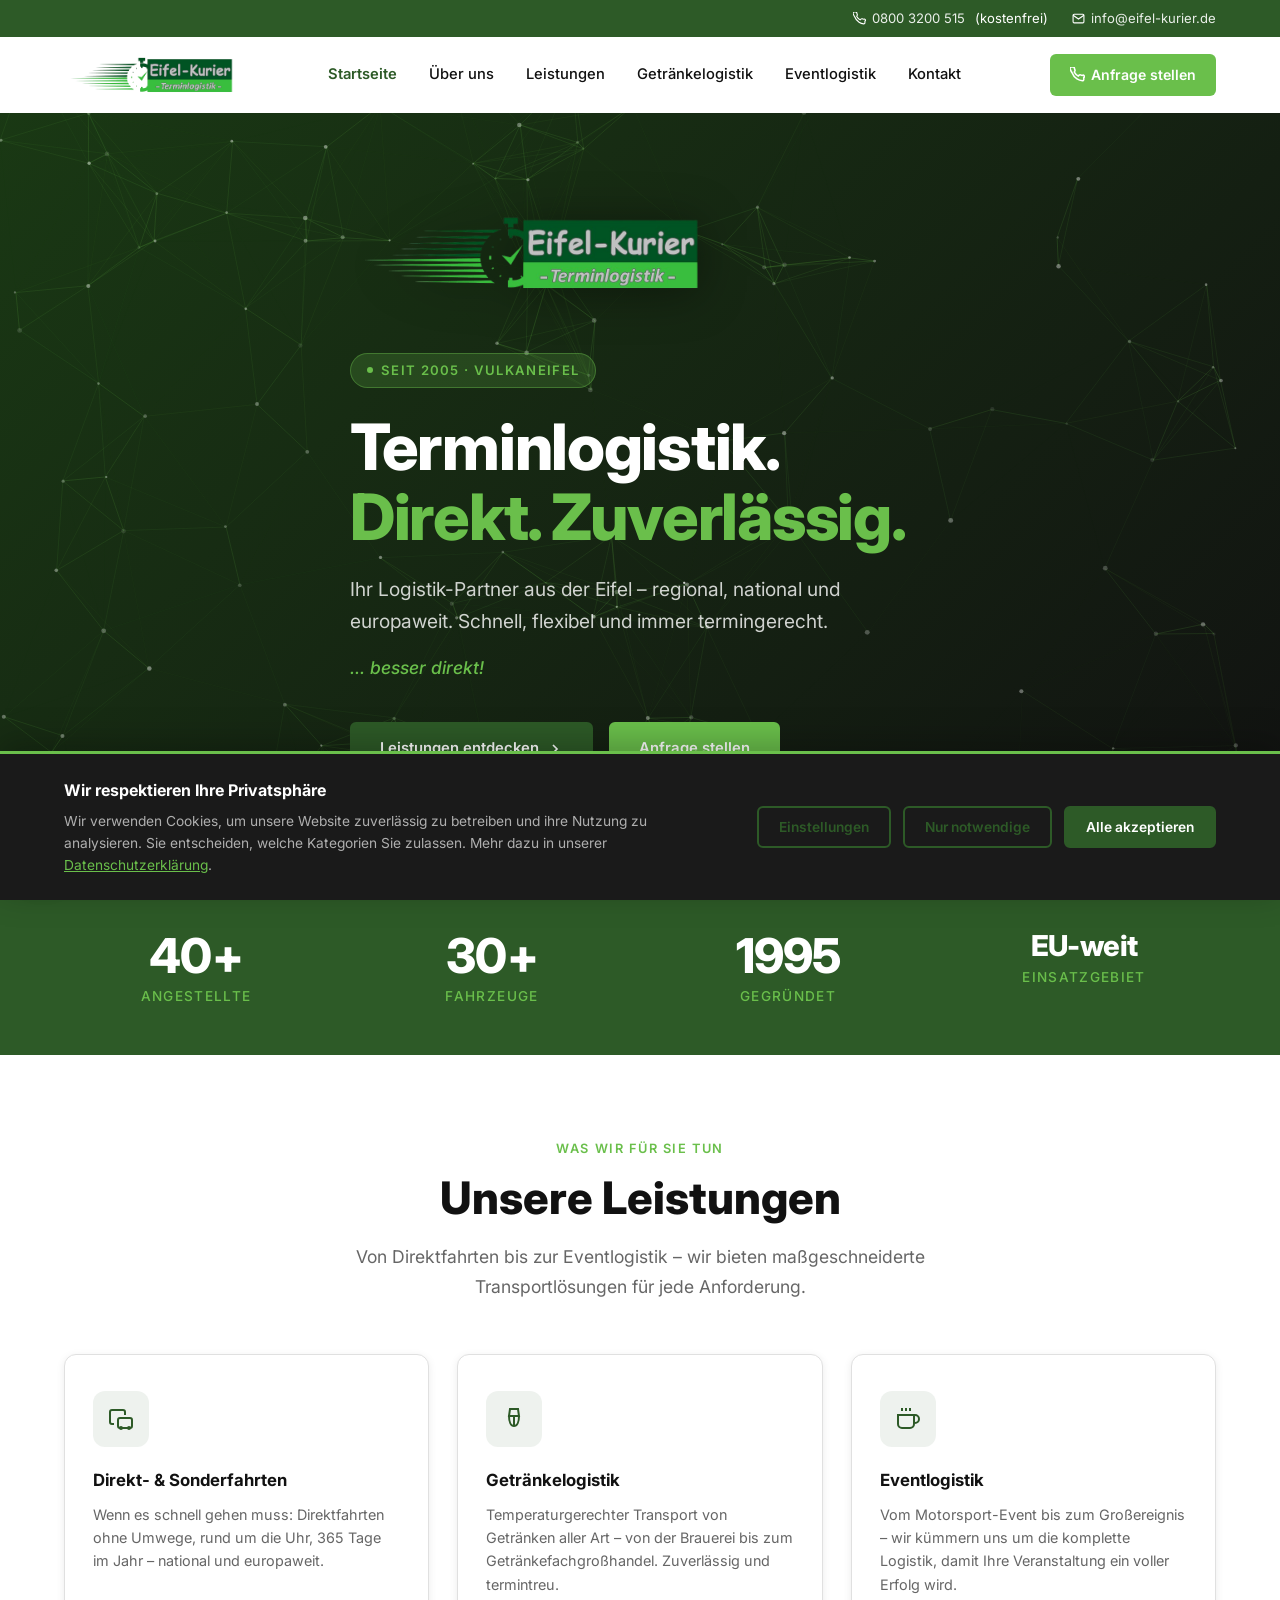
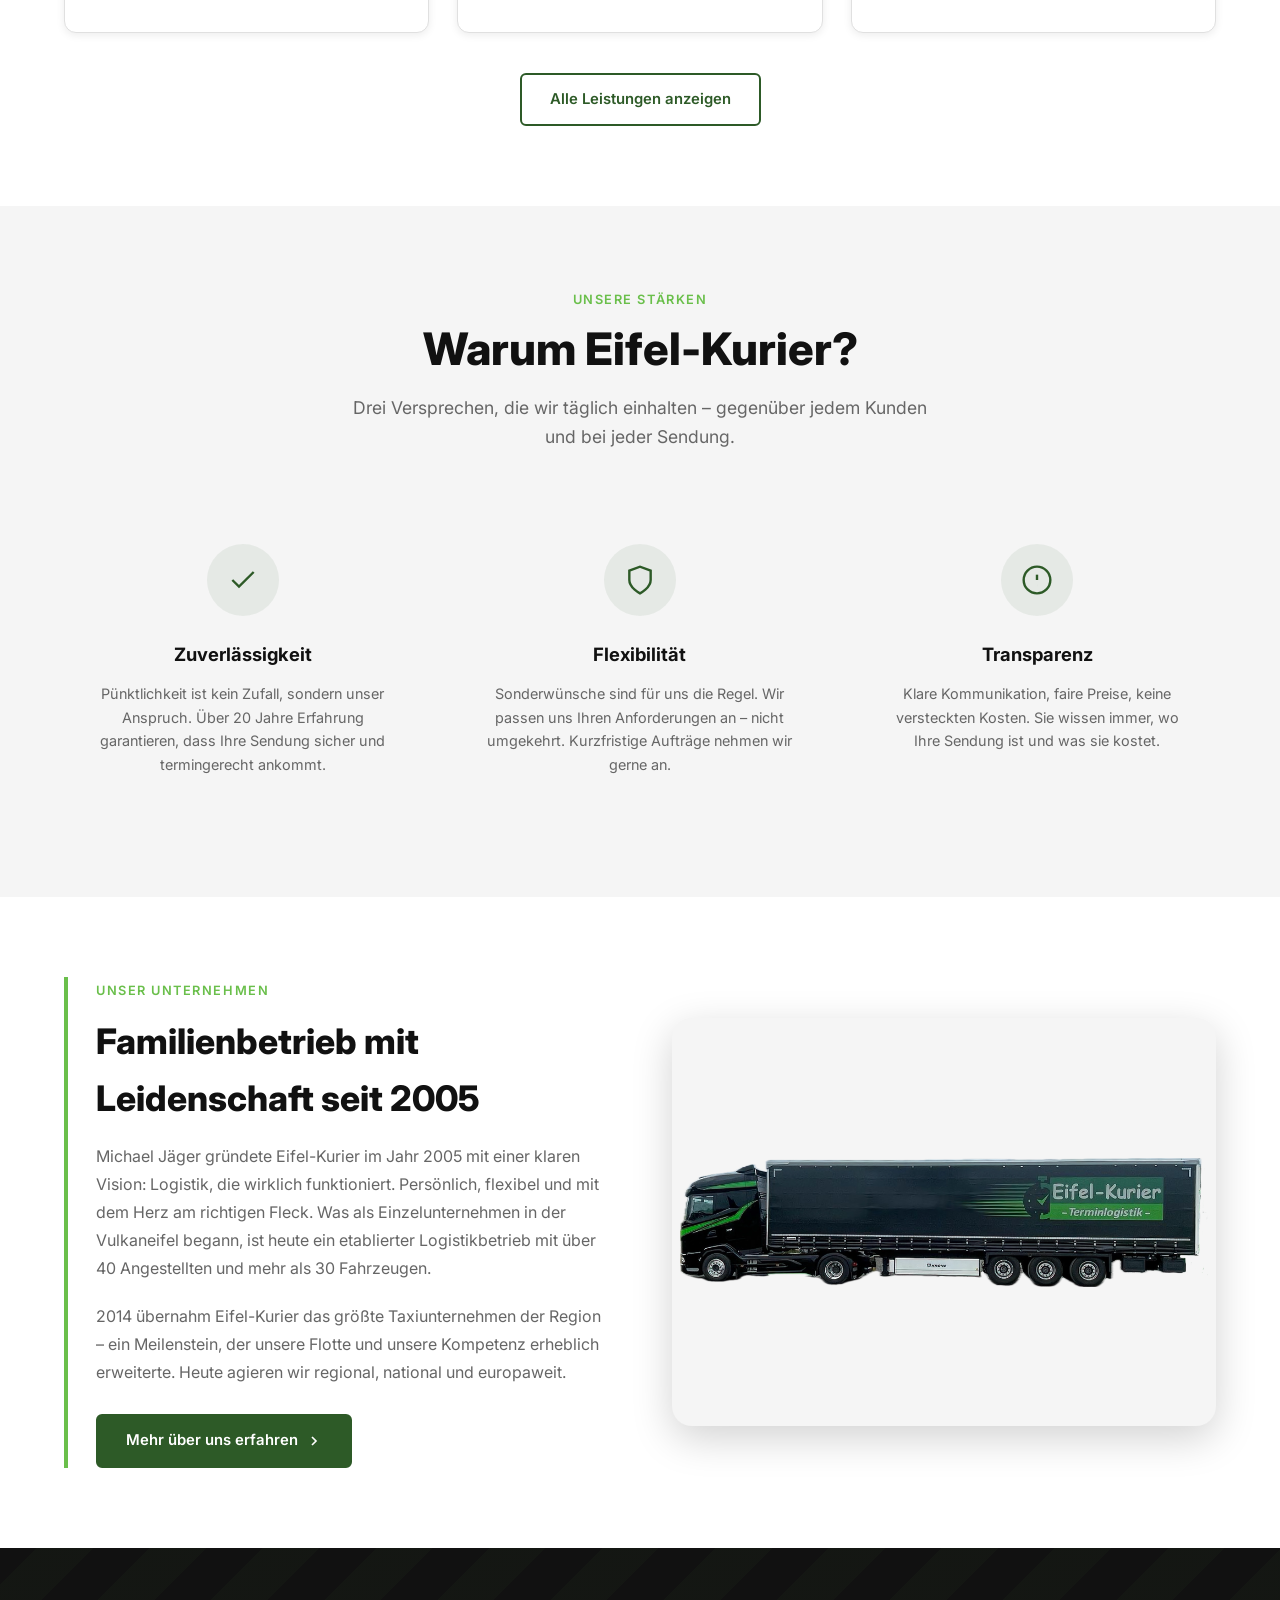
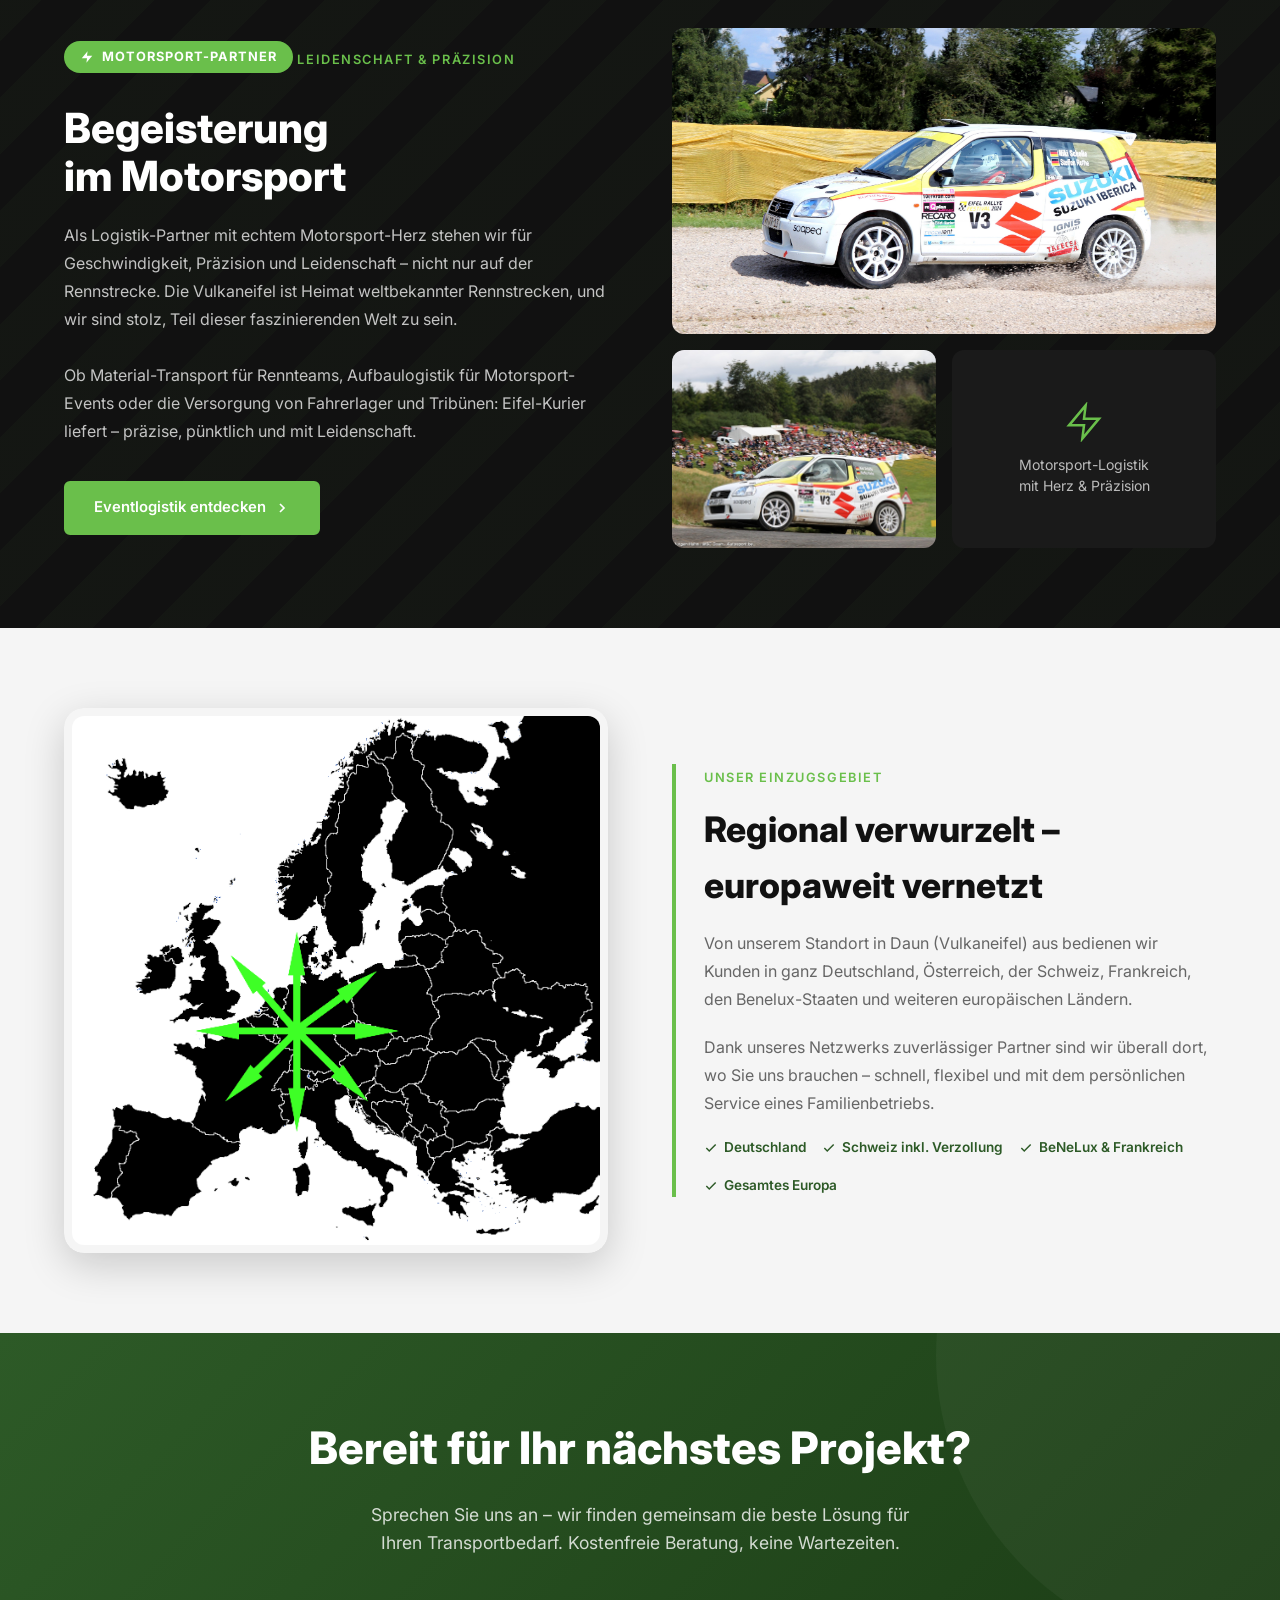
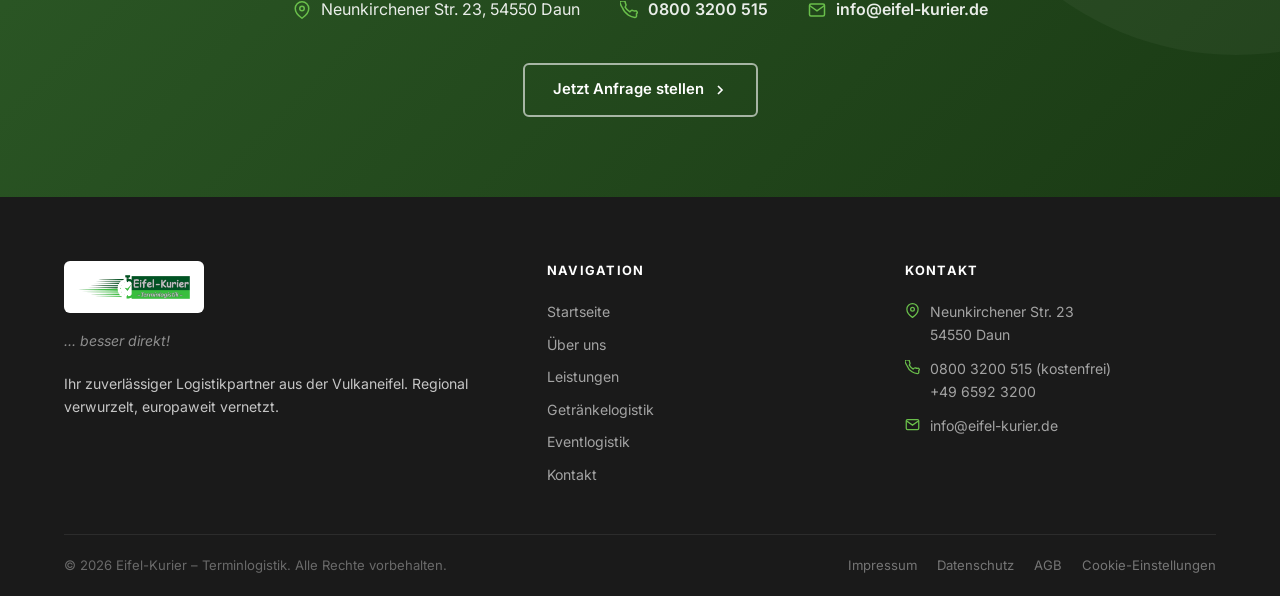
==== commit 8a217a1d: "Add files via upload" ====
--- a/Website/index.html
+++ b/Website/index.html
@@ -180,10 +180,6 @@
         </div>
         <h3>Direkt- &amp; Sonderfahrten</h3>
         <p>Wenn es schnell gehen muss: Direktfahrten ohne Umwege, rund um die Uhr, 365 Tage im Jahr – national und europaweit.</p>
-        <a href="pages/leistungen.html" class="service-card-link">
-          Mehr erfahren
-          <svg width="14" height="14" viewBox="0 0 24 24" fill="none" stroke="currentColor" stroke-width="2.5"><polyline points="9 18 15 12 9 6"/></svg>
-        </a>
       </div>
 
       <!-- Getränkelogistik -->
@@ -193,36 +189,6 @@
         </div>
         <h3>Getränkelogistik</h3>
         <p>Temperaturgerechter Transport von Getränken aller Art – von der Brauerei bis zum Getränkefachgroßhandel. Zuverlässig und termintreu.</p>
-        <a href="pages/getraenkelogistik.html" class="service-card-link">
-          Mehr erfahren
-          <svg width="14" height="14" viewBox="0 0 24 24" fill="none" stroke="currentColor" stroke-width="2.5"><polyline points="9 18 15 12 9 6"/></svg>
-        </a>
-      </div>
-
-      <!-- Spezialtransporte -->
-      <div class="service-card stagger-item">
-        <div class="service-card-icon">
-          <svg width="24" height="24" viewBox="0 0 24 24" fill="none" stroke="currentColor" stroke-width="2"><polygon points="12 2 2 7 12 12 22 7 12 2"/><polyline points="2 17 12 22 22 17"/><polyline points="2 12 12 17 22 12"/></svg>
-        </div>
-        <h3>Spezialtransporte</h3>
-        <p>Besondere Frachten erfordern besondere Lösungen. Wir transportieren sensible und wertvolle Güter mit höchster Sorgfalt.</p>
-        <a href="pages/leistungen.html" class="service-card-link">
-          Mehr erfahren
-          <svg width="14" height="14" viewBox="0 0 24 24" fill="none" stroke="currentColor" stroke-width="2.5"><polyline points="9 18 15 12 9 6"/></svg>
-        </a>
-      </div>
-
-      <!-- Volumentransporte -->
-      <div class="service-card stagger-item">
-        <div class="service-card-icon">
-          <svg width="24" height="24" viewBox="0 0 24 24" fill="none" stroke="currentColor" stroke-width="2"><rect x="1" y="3" width="15" height="13"/><path d="M16 8h4l3 3v5h-7V8z"/><circle cx="5.5" cy="18.5" r="2.5"/><circle cx="18.5" cy="18.5" r="2.5"/></svg>
-        </div>
-        <h3>Volumentransporte</h3>
-        <p>Große Ladungsmengen effizient bewegen – mit unserer modernen Fahrzeugflotte realisieren wir auch umfangreiche Transportaufträge.</p>
-        <a href="pages/leistungen.html" class="service-card-link">
-          Mehr erfahren
-          <svg width="14" height="14" viewBox="0 0 24 24" fill="none" stroke="currentColor" stroke-width="2.5"><polyline points="9 18 15 12 9 6"/></svg>
-        </a>
       </div>
 
       <!-- Eventlogistik -->
@@ -232,23 +198,6 @@
         </div>
         <h3>Eventlogistik</h3>
         <p>Vom Motorsport-Event bis zum Großereignis – wir kümmern uns um die komplette Logistik, damit Ihre Veranstaltung ein voller Erfolg wird.</p>
-        <a href="pages/eventlogistik.html" class="service-card-link">
-          Mehr erfahren
-          <svg width="14" height="14" viewBox="0 0 24 24" fill="none" stroke="currentColor" stroke-width="2.5"><polyline points="9 18 15 12 9 6"/></svg>
-        </a>
-      </div>
-
-      <!-- Beschaffungslogistik -->
-      <div class="service-card stagger-item">
-        <div class="service-card-icon">
-          <svg width="24" height="24" viewBox="0 0 24 24" fill="none" stroke="currentColor" stroke-width="2"><circle cx="9" cy="21" r="1"/><circle cx="20" cy="21" r="1"/><path d="M1 1h4l2.68 13.39a2 2 0 002 1.61h9.72a2 2 0 002-1.61L23 6H6"/></svg>
-        </div>
-        <h3>Beschaffungslogistik</h3>
-        <p>Wir übernehmen die Beschaffung und Anlieferung Ihrer Waren – von der Quelle direkt zu Ihnen, termintreu und verlässlich.</p>
-        <a href="pages/leistungen.html" class="service-card-link">
-          Mehr erfahren
-          <svg width="14" height="14" viewBox="0 0 24 24" fill="none" stroke="currentColor" stroke-width="2.5"><polyline points="9 18 15 12 9 6"/></svg>
-        </a>
       </div>
 
     </div>
--- a/Website/css/nav.css
+++ b/Website/css/nav.css
@@ -218,11 +218,13 @@
   background: rgba(0,0,0,0.5);
   z-index: 1040;
   opacity: 0;
+  pointer-events: none;
   transition: opacity 0.35s ease;
 }
 
 .mobile-overlay.open {
   opacity: 1;
+  pointer-events: auto;
 }
 
 .mobile-menu-close {
